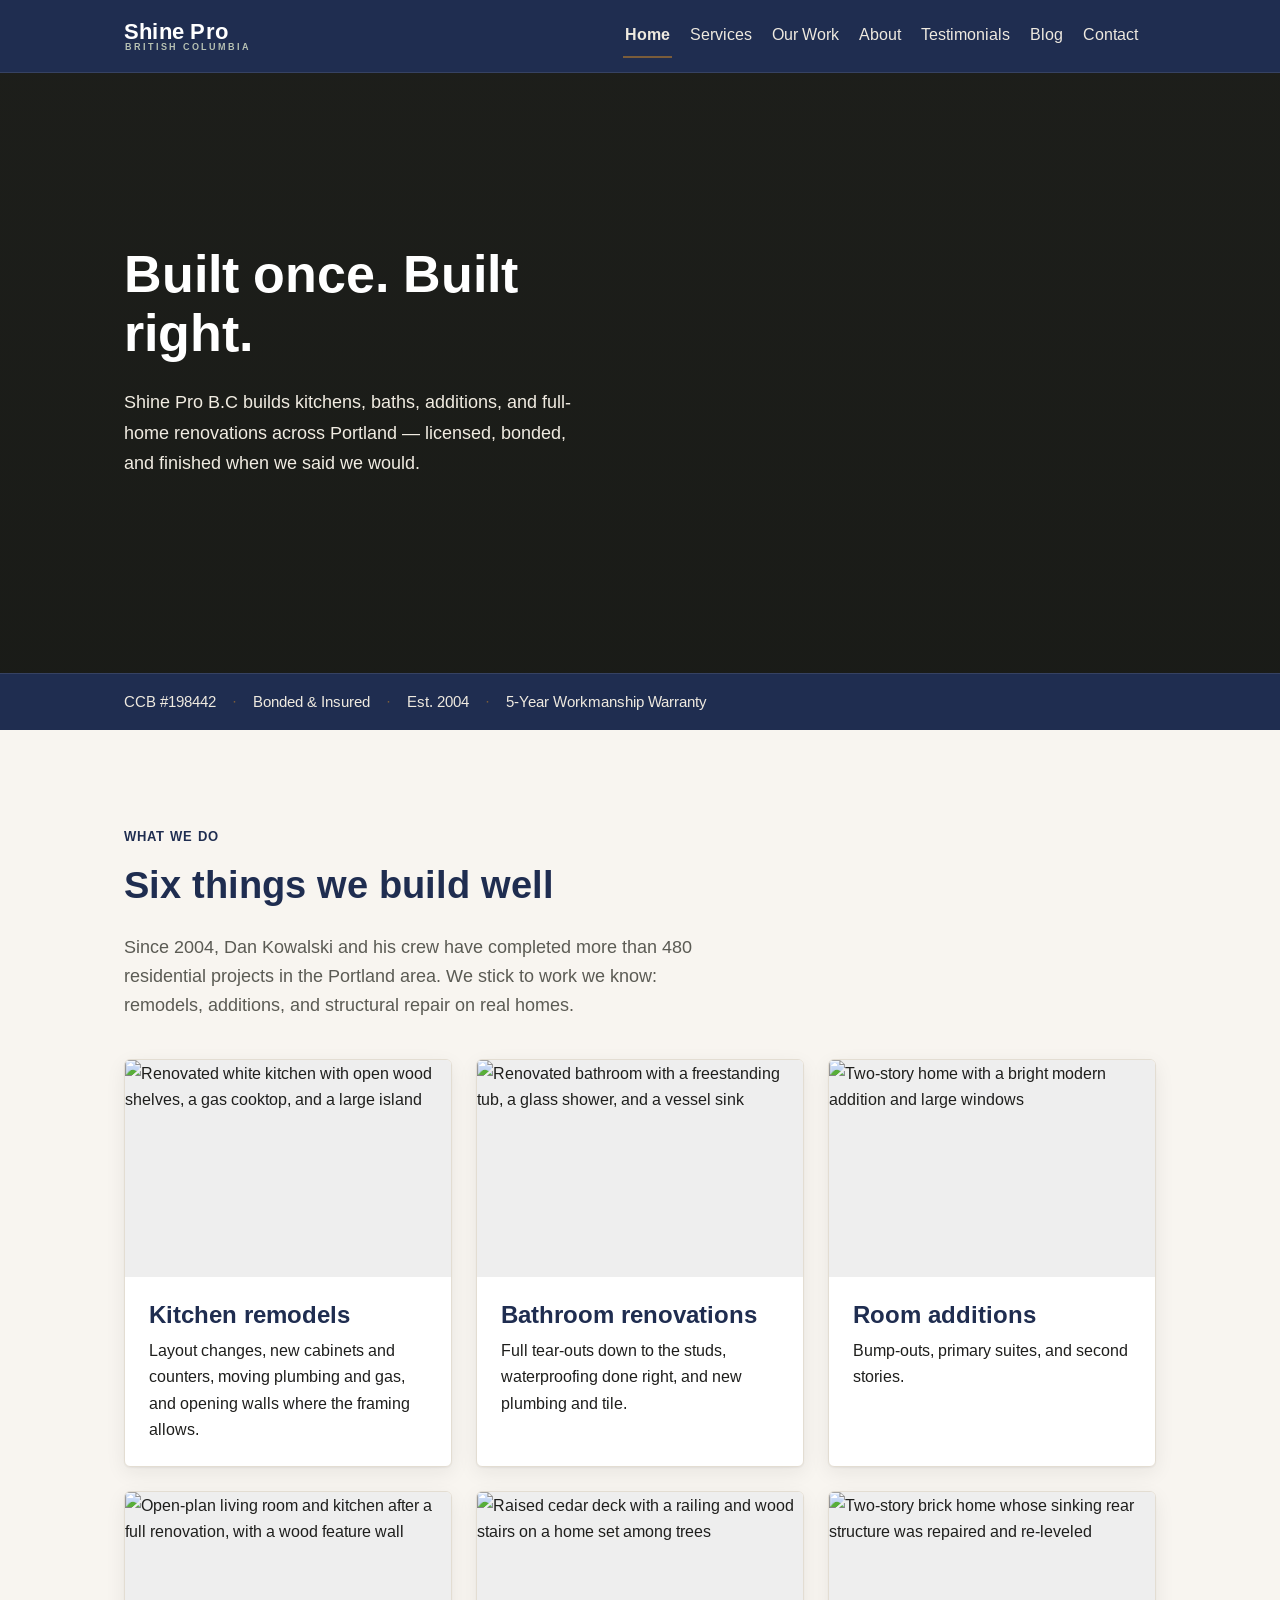
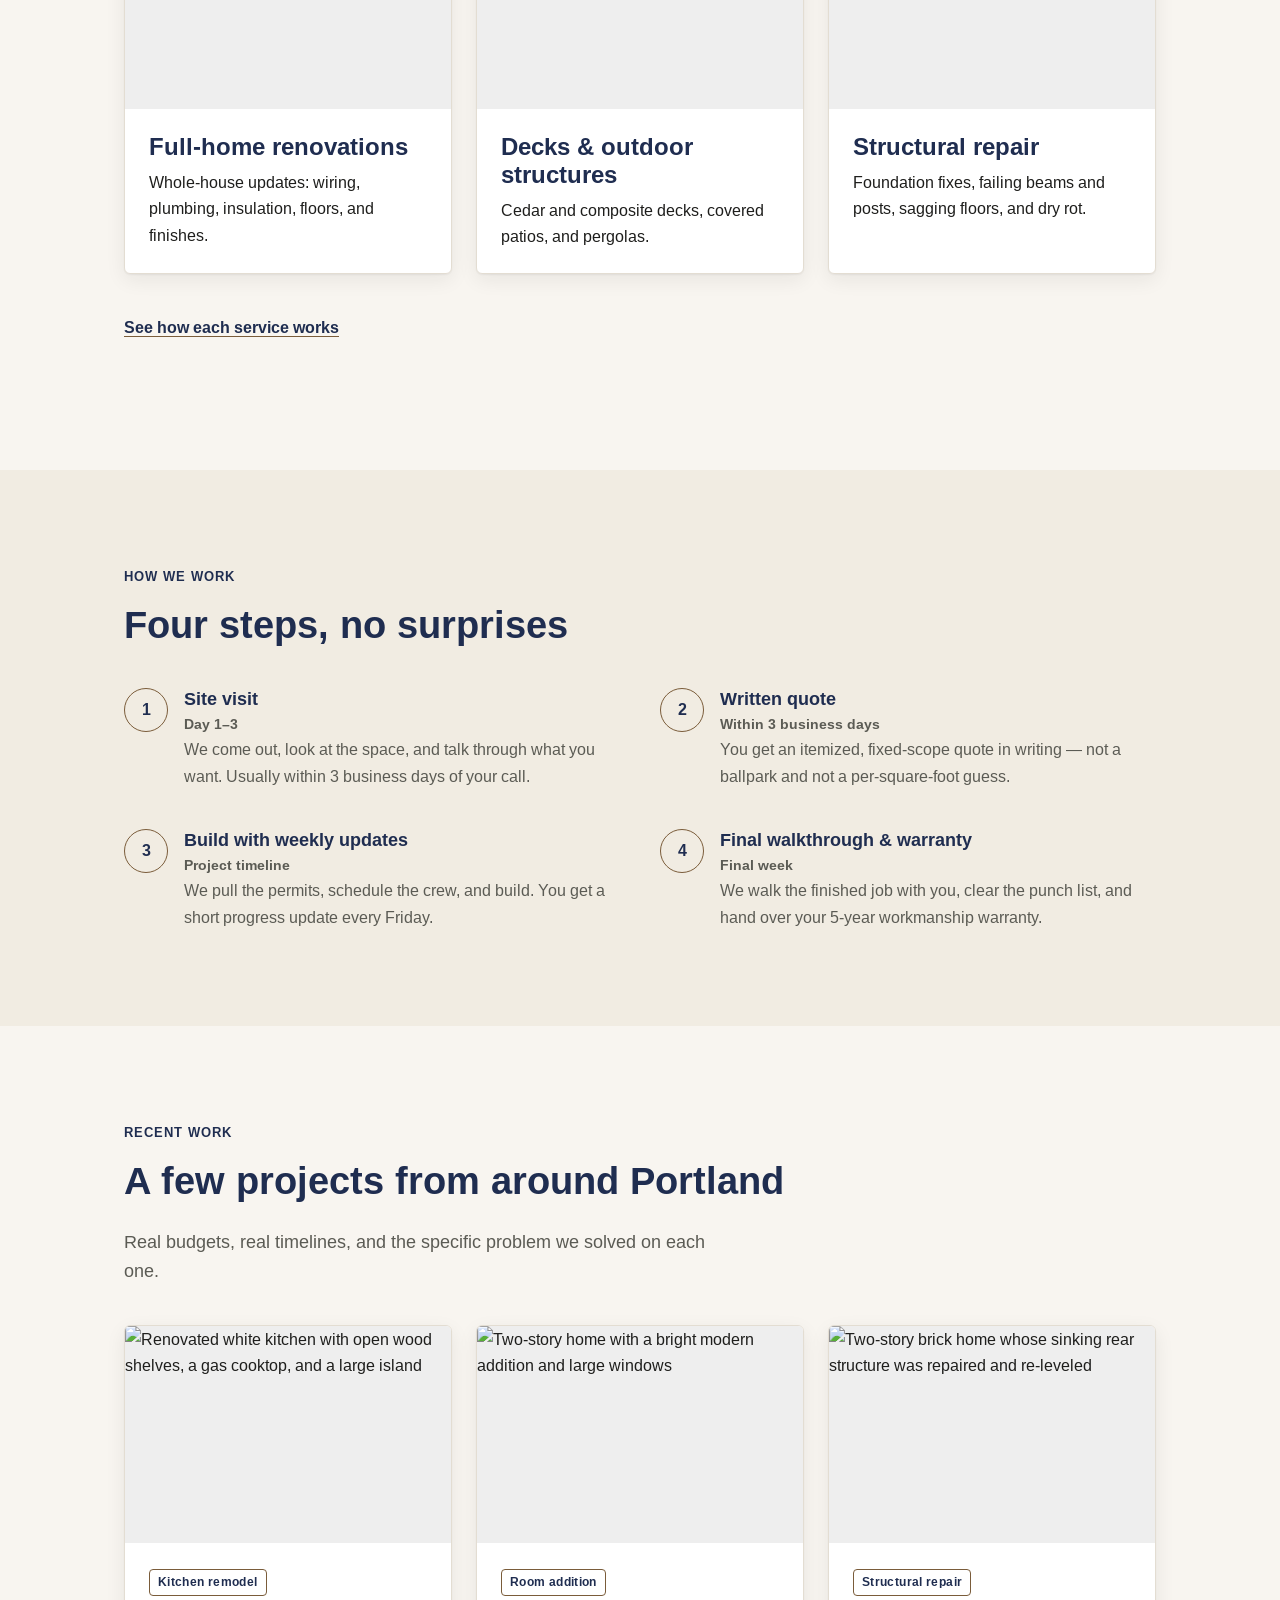
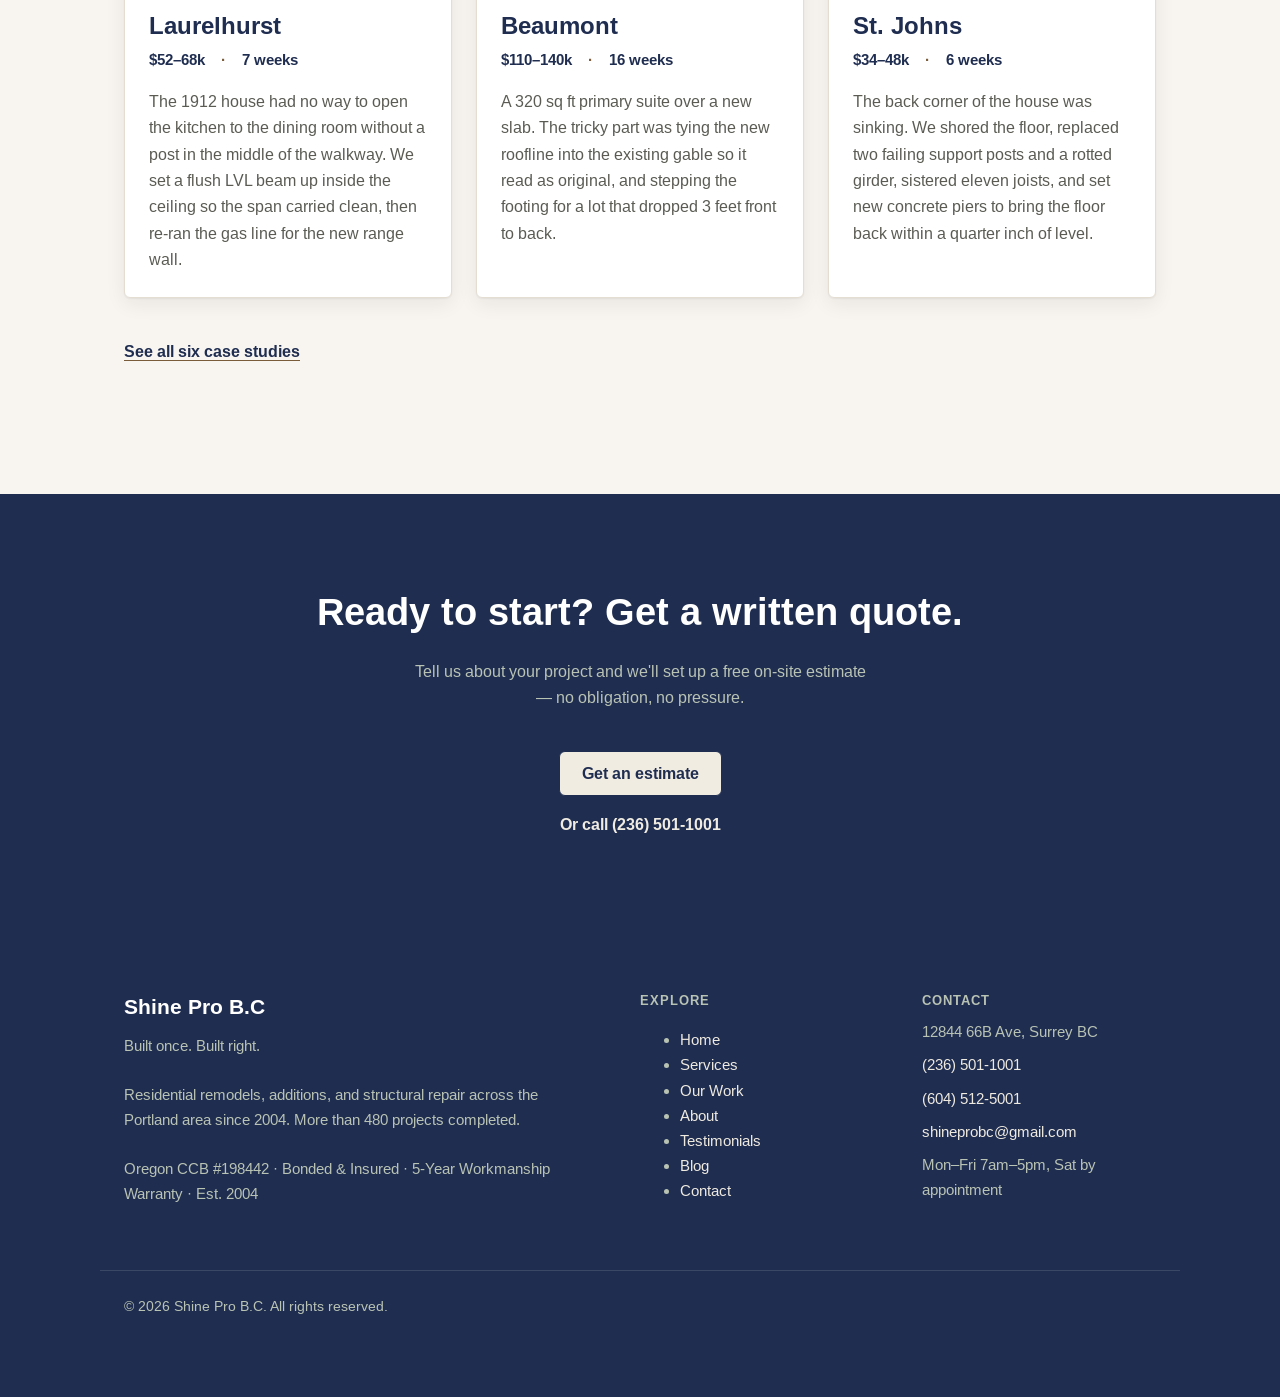
==== index.html @ a3114640 "Home: remove the "Our Promise" section Drop the full-width promise band near the bottom of the home " ====
<!doctype html>
<html lang="en">
<head>
  <meta charset="utf-8">
  <meta name="viewport" content="width=device-width, initial-scale=1">
  <meta name="color-scheme" content="light">
  <title>Shine Pro B.C — Portland Home Renovations &amp; Additions</title>
  <meta name="description" content="Shine Pro B.C builds kitchens, baths, additions, and structural repairs across Portland, Oregon. Licensed CCB #198442, bonded and insured since 2004.">
  <link rel="canonical" href="https://www.everwoodconstruction.com/">
  <link rel="icon" type="image/svg+xml" href="assets/favicon.svg">
  <link rel="apple-touch-icon" href="assets/apple-touch-icon.png">
  <link rel="preconnect" href="https://fonts.googleapis.com">
  <link rel="preconnect" href="https://fonts.gstatic.com" crossorigin>
  <!-- Fonts loaded non-render-blocking (font-display: swap); main.css is the only render-blocking stylesheet. -->
  <link rel="preload" as="style" href="https://fonts.googleapis.com/css2?family=Arimo:wght@400;500;600;700&display=swap">
  <link rel="stylesheet" href="https://fonts.googleapis.com/css2?family=Arimo:wght@400;500;600;700&display=swap" media="print" onload="this.media='all'">
  <noscript><link rel="stylesheet" href="https://fonts.googleapis.com/css2?family=Arimo:wght@400;500;600;700&display=swap"></noscript>
  <link rel="stylesheet" href="css/main.css">
  <!-- [CLIENT DETAILS] To reskin this site, edit js/client-data.js (the single source of truth) and regenerate these static pages. -->
  <!-- Analytics slot: paste your GA4 snippet here before launch.
       <script async src="https://www.googletagmanager.com/gtag/js?id=G-XXXXXXXXXX"></script>
       <script>window.dataLayer=window.dataLayer||[];function gtag(){dataLayer.push(arguments);}gtag('js',new Date());gtag('config','G-XXXXXXXXXX');</script> -->
</head>
<body>
<a class="skip-link" href="#main">Skip to content</a>
<header class="site-header">
  <div class="container header-inner">
    <a class="wordmark" href="index.html" aria-label="Shine Pro B.C — home">
      <svg class="wordmark-svg" viewBox="0 0 150 34" role="img" aria-hidden="true" focusable="false" height="34">
        <text x="0" y="20" font-family="'Arimo', Arial, sans-serif" font-weight="700" font-size="22" fill="#ffffff">Shine Pro</text>
        <text x="1" y="31" font-family="'Arimo', Arial, sans-serif" font-weight="600" font-size="9" letter-spacing="2" fill="#B9C3B4">BRITISH COLUMBIA</text>
      </svg>
    </a>
    <nav class="nav-desktop" aria-label="Primary">
      <ul><li><a href="index.html" aria-current="page">Home</a></li><li><a href="services.html">Services</a></li><li><a href="projects.html">Our Work</a></li><li><a href="about.html">About</a></li><li><a href="testimonials.html">Testimonials</a></li><li><a href="blog.html">Blog</a></li><li><a href="contact.html">Contact</a></li></ul>
    </nav>
    <div class="header-actions">
      <button class="nav-toggle" type="button" aria-label="Open menu" aria-expanded="false" aria-controls="drawer">
        <svg width="24" height="24" viewBox="0 0 24 24" aria-hidden="true" focusable="false"><path fill="currentColor" d="M3 6h18v2H3zm0 5h18v2H3zm0 5h18v2H3z"/></svg>
      </button>
    </div>
  </div>
  <div class="scrim"></div>
  <aside id="drawer" class="drawer" aria-label="Menu" aria-hidden="true">
    <div class="drawer-head">
      <span class="wordmark" aria-hidden="true">
        <svg class="wordmark-svg" viewBox="0 0 150 34" aria-hidden="true" focusable="false" height="34">
          <text x="0" y="20" font-family="'Arimo', Arial, sans-serif" font-weight="700" font-size="22" fill="#ffffff">Shine Pro</text>
          <text x="1" y="31" font-family="'Arimo', Arial, sans-serif" font-weight="600" font-size="9" letter-spacing="2" fill="#B9C3B4">BRITISH COLUMBIA</text>
        </svg>
      </span>
      <button class="nav-toggle drawer-close" type="button" aria-label="Close menu">
        <svg width="24" height="24" viewBox="0 0 24 24" aria-hidden="true" focusable="false"><path fill="currentColor" d="M6.4 5 5 6.4 10.6 12 5 17.6 6.4 19 12 13.4 17.6 19 19 17.6 13.4 12 19 6.4 17.6 5 12 10.6z"/></svg>
      </button>
    </div>
    <nav aria-label="Mobile">
      <ul><li><a href="index.html" aria-current="page">Home</a></li><li><a href="services.html">Services</a></li><li><a href="projects.html">Our Work</a></li><li><a href="about.html">About</a></li><li><a href="testimonials.html">Testimonials</a></li><li><a href="blog.html">Blog</a></li><li><a href="contact.html">Contact</a></li></ul>
    </nav>
    <div class="drawer-foot">
      <a class="drawer-phone" href="tel:+12365011001">Call (236) 501-1001</a>
      <a class="btn drawer-cta" href="contact.html">Get an estimate</a>
    </div>
  </aside>
</header>
<main id="main">

<!-- REPLACE WITH CLIENT'S ACTUAL PHOTO -->
<section class="hero" style="background-image:url('https://images.unsplash.com/photo-1600585154340-be6161a56a0c?w=1600&amp;q=70&amp;auto=format&amp;fit=crop')">
  <!-- REPLACE WITH CLIENT'S ACTUAL VIDEO -->
  <video class="hero-video" autoplay muted loop playsinline preload="auto" poster="https://images.unsplash.com/photo-1600585154340-be6161a56a0c?w=1600&amp;q=70&amp;auto=format&amp;fit=crop" aria-hidden="true" tabindex="-1">
    <source src="https://videos.pexels.com/video-files/11841263/11841263-hd_1280_720_60fps.mp4" type="video/mp4">
  </video>
  <div class="container hero-inner">
    <h1>Built once. Built right.</h1>
    <p>Shine Pro B.C builds kitchens, baths, additions, and full-home renovations across Portland — licensed, bonded, and finished when we said we would.</p>
  </div>
</section>

<div class="trust-bar">
  <div class="container">
    <span>CCB #198442</span><span class="dot" aria-hidden="true">·</span>
    <span>Bonded &amp; Insured</span><span class="dot" aria-hidden="true">·</span>
    <span>Est. 2004</span><span class="dot" aria-hidden="true">·</span>
    <span>5-Year Workmanship Warranty</span>
  </div>
</div>

<section class="section" aria-labelledby="what-heading">
  <div class="container">
    <p class="eyebrow">What we do</p>
    <h2 id="what-heading">Six things we build well</h2>
    <p class="lede">Since 2004, Dan Kowalski and his crew have completed more than 480 residential projects in the Portland area. We stick to work we know: remodels, additions, and structural repair on real homes.</p>
    <div class="grid grid-3" style="margin-top:var(--space-5)">
      <article class="card fade-up">
        <!-- REPLACE WITH CLIENT'S ACTUAL PHOTO -->
        <img class="project-media" src="https://images.unsplash.com/photo-1556909212-d5b604d0c90d?w=800&amp;q=70&amp;auto=format&amp;fit=crop" width="800" height="533" loading="lazy" alt="Renovated white kitchen with open wood shelves, a gas cooktop, and a large island">
        <div class="card-body">
          <h3>Kitchen remodels</h3>
          <p>Layout changes, new cabinets and counters, moving plumbing and gas, and opening walls where the framing allows.</p>
        </div>
      </article>
      <article class="card fade-up">
        <!-- REPLACE WITH CLIENT'S ACTUAL PHOTO -->
        <img class="project-media" src="https://images.unsplash.com/photo-1620626011761-996317b8d101?w=800&amp;q=70&amp;auto=format&amp;fit=crop" width="800" height="533" loading="lazy" alt="Renovated bathroom with a freestanding tub, a glass shower, and a vessel sink">
        <div class="card-body">
          <h3>Bathroom renovations</h3>
          <p>Full tear-outs down to the studs, waterproofing done right, and new plumbing and tile.</p>
        </div>
      </article>
      <article class="card fade-up">
        <!-- REPLACE WITH CLIENT'S ACTUAL PHOTO -->
        <img class="project-media" src="https://images.unsplash.com/photo-1523217582562-09d0def993a6?w=800&amp;q=70&amp;auto=format&amp;fit=crop" width="800" height="533" loading="lazy" alt="Two-story home with a bright modern addition and large windows">
        <div class="card-body">
          <h3>Room additions</h3>
          <p>Bump-outs, primary suites, and second stories.</p>
        </div>
      </article>
      <article class="card fade-up">
        <!-- REPLACE WITH CLIENT'S ACTUAL PHOTO -->
        <img class="project-media" src="https://images.unsplash.com/photo-1600607687939-ce8a6c25118c?w=800&amp;q=70&amp;auto=format&amp;fit=crop" width="800" height="533" loading="lazy" alt="Open-plan living room and kitchen after a full renovation, with a wood feature wall">
        <div class="card-body">
          <h3>Full-home renovations</h3>
          <p>Whole-house updates: wiring, plumbing, insulation, floors, and finishes.</p>
        </div>
      </article>
      <article class="card fade-up">
        <!-- REPLACE WITH CLIENT'S ACTUAL PHOTO -->
        <img class="project-media" src="https://images.unsplash.com/photo-1595877244574-e90ce41ce089?w=800&amp;q=70&amp;auto=format&amp;fit=crop" width="800" height="533" loading="lazy" alt="Raised cedar deck with a railing and wood stairs on a home set among trees">
        <div class="card-body">
          <h3>Decks &amp; outdoor structures</h3>
          <p>Cedar and composite decks, covered patios, and pergolas.</p>
        </div>
      </article>
      <article class="card fade-up">
        <!-- REPLACE WITH CLIENT'S ACTUAL PHOTO -->
        <img class="project-media" src="https://images.unsplash.com/photo-1598228723793-52759bba239c?w=800&amp;q=70&amp;auto=format&amp;fit=crop" width="800" height="533" loading="lazy" alt="Two-story brick home whose sinking rear structure was repaired and re-leveled">
        <div class="card-body">
          <h3>Structural repair</h3>
          <p>Foundation fixes, failing beams and posts, sagging floors, and dry rot.</p>
        </div>
      </article>
    </div>
    <p style="margin-top:var(--space-4)"><a class="link" href="services.html">See how each service works</a></p>
  </div>
</section>

<section class="section section--alt" aria-labelledby="how-heading">
  <div class="container">
    <p class="eyebrow">How we work</p>
    <h2 id="how-heading">Four steps, no surprises</h2>
    <div class="steps" style="margin-top:var(--space-5)">
      <div class="step fade-up"><span class="step-num" aria-hidden="true"></span><div><h3>Site visit</h3><p class="when">Day 1–3</p><p>We come out, look at the space, and talk through what you want. Usually within 3 business days of your call.</p></div></div>
      <div class="step fade-up"><span class="step-num" aria-hidden="true"></span><div><h3>Written quote</h3><p class="when">Within 3 business days</p><p>You get an itemized, fixed-scope quote in writing — not a ballpark and not a per-square-foot guess.</p></div></div>
      <div class="step fade-up"><span class="step-num" aria-hidden="true"></span><div><h3>Build with weekly updates</h3><p class="when">Project timeline</p><p>We pull the permits, schedule the crew, and build. You get a short progress update every Friday.</p></div></div>
      <div class="step fade-up"><span class="step-num" aria-hidden="true"></span><div><h3>Final walkthrough &amp; warranty</h3><p class="when">Final week</p><p>We walk the finished job with you, clear the punch list, and hand over your 5-year workmanship warranty.</p></div></div>
    </div>
  </div>
</section>

<section class="section" aria-labelledby="recent-heading">
  <div class="container">
    <p class="eyebrow">Recent work</p>
    <h2 id="recent-heading">A few projects from around Portland</h2>
    <p class="lede">Real budgets, real timelines, and the specific problem we solved on each one.</p>
    <div class="grid grid-3" style="margin-top:var(--space-5)">
      <article class="card fade-up">
        <!-- REPLACE WITH CLIENT'S ACTUAL PHOTO -->
        <img class="project-media" src="https://images.unsplash.com/photo-1556909212-d5b604d0c90d?w=800&amp;q=70&amp;auto=format&amp;fit=crop" width="800" height="533" loading="lazy" alt="Renovated white kitchen with open wood shelves, a gas cooktop, and a large island">
        <div class="card-body">
          <span class="tag">Kitchen remodel</span>
          <h3>Laurelhurst</h3>
          <p class="project-meta"><span>$52–68k</span><span class="sep" aria-hidden="true">·</span><span>7 weeks</span></p>
          <p class="project-challenge">The 1912 house had no way to open the kitchen to the dining room without a post in the middle of the walkway. We set a flush LVL beam up inside the ceiling so the span carried clean, then re-ran the gas line for the new range wall.</p>
        </div>
      </article>
      <article class="card fade-up">
        <!-- REPLACE WITH CLIENT'S ACTUAL PHOTO -->
        <img class="project-media" src="https://images.unsplash.com/photo-1523217582562-09d0def993a6?w=800&amp;q=70&amp;auto=format&amp;fit=crop" width="800" height="533" loading="lazy" alt="Two-story home with a bright modern addition and large windows">
        <div class="card-body">
          <span class="tag">Room addition</span>
          <h3>Beaumont</h3>
          <p class="project-meta"><span>$110–140k</span><span class="sep" aria-hidden="true">·</span><span>16 weeks</span></p>
          <p class="project-challenge">A 320 sq ft primary suite over a new slab. The tricky part was tying the new roofline into the existing gable so it read as original, and stepping the footing for a lot that dropped 3 feet front to back.</p>
        </div>
      </article>
      <article class="card fade-up">
        <!-- REPLACE WITH CLIENT'S ACTUAL PHOTO -->
        <img class="project-media" src="https://images.unsplash.com/photo-1598228723793-52759bba239c?w=800&amp;q=70&amp;auto=format&amp;fit=crop" width="800" height="533" loading="lazy" alt="Two-story brick home whose sinking rear structure was repaired and re-leveled">
        <div class="card-body">
          <span class="tag">Structural repair</span>
          <h3>St. Johns</h3>
          <p class="project-meta"><span>$34–48k</span><span class="sep" aria-hidden="true">·</span><span>6 weeks</span></p>
          <p class="project-challenge">The back corner of the house was sinking. We shored the floor, replaced two failing support posts and a rotted girder, sistered eleven joists, and set new concrete piers to bring the floor back within a quarter inch of level.</p>
        </div>
      </article>
    </div>
    <p style="margin-top:var(--space-4)"><a class="link" href="projects.html">See all six case studies</a></p>
  </div>
</section>

</main>

<section class="cta-block section" aria-labelledby="cta-heading">
  <div class="container">
    <h2 id="cta-heading">Ready to start? Get a written quote.</h2>
    <p>Tell us about your project and we'll set up a free on-site estimate — no obligation, no pressure.</p>
    <a class="btn" href="contact.html">Get an estimate</a>
    <a class="cta-phone" href="tel:+12365011001">Or call (236) 501-1001</a>
  </div>
</section>
<footer class="site-footer">
  <div class="container footer-grid">
    <div class="footer-brand">
      <p class="f-name">Shine Pro B.C</p>
      <p>Built once. Built right.</p>
      <p>Residential remodels, additions, and structural repair across the Portland area since 2004. More than 480 projects completed.</p>
      <p>Oregon CCB #198442 · Bonded &amp; Insured · 5-Year Workmanship Warranty · Est. 2004</p>
    </div>
    <nav class="footer-nav" aria-label="Footer">
      <p class="footer-heading">Explore</p>
      <ul><li><a href="index.html">Home</a></li><li><a href="services.html">Services</a></li><li><a href="projects.html">Our Work</a></li><li><a href="about.html">About</a></li><li><a href="testimonials.html">Testimonials</a></li><li><a href="blog.html">Blog</a></li><li><a href="contact.html">Contact</a></li></ul>
    </nav>
    <div class="footer-contact">
      <p class="footer-heading">Contact</p>
      <p>12844 66B Ave, Surrey BC</p>
      <p><a href="tel:+12365011001">(236) 501-1001</a></p>
      <p><a href="tel:+16045125001">(604) 512-5001</a></p>
      <p><a href="mailto:shineprobc@gmail.com">shineprobc@gmail.com</a></p>
      <p>Mon–Fri 7am–5pm, Sat by appointment</p>
    </div>
  </div>
  <div class="container footer-bottom">
    <p>&copy; 2026 Shine Pro B.C. All rights reserved.</p>
  </div>
</footer>
<nav class="mobile-bar" aria-label="Quick actions">
  <a class="mb-call" href="tel:+12365011001">
    <svg width="18" height="18" viewBox="0 0 24 24" aria-hidden="true" focusable="false"><path fill="currentColor" d="M6.6 10.8a15 15 0 0 0 6.6 6.6l2.2-2.2a1 1 0 0 1 1-.25 11.4 11.4 0 0 0 3.6.58 1 1 0 0 1 1 1V20a1 1 0 0 1-1 1A17 17 0 0 1 3 4a1 1 0 0 1 1-1h3.5a1 1 0 0 1 1 1 11.4 11.4 0 0 0 .58 3.6 1 1 0 0 1-.25 1z"/></svg>
    Call (236) 501-1001
  </a>
  <a class="btn mb-quote" href="contact.html">Get an estimate</a>
</nav>
<script src="js/main.js" defer></script>
</body>
</html>
---- css/main.css ----
/* ============================================================================
   Everwood Construction — Design System
   Mobile-first. Base styles target small screens; min-width queries enhance up.
   Color discipline:
     bg      #F8F5F0  · text #1E1E1C  (do 90% of the work)
     navy    #1F2D50  · headings, links, and the header/nav/footer/bar surfaces
     cta      #F1ECE2 · the primary CTA button — same warm off-white as the "Our Promise" section
     taupe   #7A5C3A  · small accents only (rules, tag borders, hover underlines)
   ========================================================================== */

:root {
  /* Palette */
  --bg: #F8F5F0;
  --text: #1E1E1C;
  --navy: #1F2D50;          /* dark blue — headings, links, and header/footer/bar surfaces */
  --surface-alt: #F1ECE2;   /* warm off-white — alt sections, form aside, and the CTA button */
  --cta-hover: #E6DBC7;     /* slightly darker cream for CTA hover */
  --on-navy: #EFEAE0;       /* light text on navy surfaces */
  --on-navy-muted: #B9C3B4; /* muted light text on navy surfaces */
  --taupe: #7A5C3A;
  --surface: #ffffff;
  --border: #E3DDD2;
  --muted: #5b5b54;

  /* Spacing — 8px scale */
  --space-1: 8px;
  --space-2: 16px;
  --space-3: 24px;
  --space-4: 32px;
  --space-5: 40px;
  --space-6: 48px;
  --space-7: 56px;
  --space-8: 64px;
  --section-y: clamp(56px, 10vw, 96px);

  /* System */
  --maxw: 1080px;
  --radius: 6px;
  --shadow: 0 1px 2px rgba(30,30,28,.06), 0 6px 20px rgba(30,30,28,.07);
  --shadow-hover: 0 3px 8px rgba(30,30,28,.09), 0 14px 30px rgba(30,30,28,.12);
  --header-h: 64px;

  --font-head: "Arimo", Arial, Helvetica, sans-serif;
  --font-body: "Arimo", Arial, Helvetica, sans-serif;
}

/* ---------- Reset / base ---------- */
*, *::before, *::after { box-sizing: border-box; }
html { -webkit-text-size-adjust: 100%; scroll-behavior: smooth; }
@media (prefers-reduced-motion: reduce) { html { scroll-behavior: auto; } }

body {
  margin: 0;
  background: var(--bg);
  color: var(--text);
  font-family: var(--font-body);
  font-weight: 400;
  font-size: 1rem;
  line-height: 1.65;
  -webkit-font-smoothing: antialiased;
  text-rendering: optimizeLegibility;
}

img { max-width: 100%; display: block; }

h1, h2, h3, h4 {
  font-family: var(--font-head);
  font-weight: 700;
  color: var(--navy);
  line-height: 1.15;
  margin: 0 0 var(--space-3);
}
h1 { font-size: clamp(2rem, 6vw, 3.25rem); }
h2 { font-size: clamp(1.6rem, 4.5vw, 2.4rem); }
h3 { font-size: clamp(1.2rem, 3vw, 1.5rem); }

p { margin: 0 0 var(--space-3); }
a { color: var(--navy); }

:focus-visible {
  outline: 3px solid var(--taupe);
  outline-offset: 2px;
}

hr {
  border: 0;
  border-top: 1px solid var(--taupe);
  margin: var(--space-5) 0;
  opacity: .55;
}

/* ---------- Layout ---------- */
.container {
  width: 100%;
  max-width: var(--maxw);
  margin-inline: auto;
  padding-inline: var(--space-3);
}
.section { padding-block: var(--section-y); }
.section--tight { padding-block: clamp(40px, 7vw, 64px); }
.section--alt { background: var(--surface-alt); }

.lede {
  font-size: 1.1rem;
  color: var(--muted);
  max-width: 60ch;
}
.eyebrow {
  font-family: var(--font-body);
  font-weight: 600;
  font-size: .8rem;
  letter-spacing: .08em;
  text-transform: uppercase;
  color: var(--navy);
  margin: 0 0 var(--space-2);
}
.page-subhead {
  font-size: 1.05rem;
  color: var(--muted);
  max-width: 62ch;
  margin: 0 0 var(--space-2);
}

/* ---------- Skip link ---------- */
.skip-link {
  position: absolute;
  left: var(--space-2);
  top: -60px;
  z-index: 200;
  background: var(--navy);
  color: #fff;
  padding: 10px 16px;
  border-radius: var(--radius);
  text-decoration: none;
  transition: top .15s ease;
}
.skip-link:focus { top: var(--space-2); }
@media (prefers-reduced-motion: reduce) { .skip-link { transition: none; } }

/* ---------- Buttons ---------- */
/* THE single primary CTA style — warm off-white (same as the "Our Promise" section),
   with a navy border so it stays defined on light and dark surfaces alike. */
.btn {
  display: inline-flex;
  align-items: center;
  justify-content: center;
  gap: 8px;
  min-height: 44px;
  padding: 12px 22px;
  background: var(--surface-alt);
  color: var(--navy);
  font-family: var(--font-body);
  font-weight: 600;
  font-size: 1rem;
  line-height: 1.2;
  text-decoration: none;
  border: 1px solid var(--navy);
  border-radius: var(--radius);
  cursor: pointer;
  transition: background-color .15s ease, transform .05s ease;
}
.btn:hover { background: var(--cta-hover); border-color: var(--navy); }
.btn:active { transform: translateY(1px); }
@media (prefers-reduced-motion: reduce) { .btn { transition: none; } }

/* Secondary action = plain underlined text link */
.link {
  display: inline-block;
  color: var(--navy);
  font-weight: 600;
  text-decoration: underline;
  text-decoration-color: var(--taupe);
  text-underline-offset: 3px;
  min-height: 44px;
  line-height: 44px;
}
.link:hover { text-decoration-thickness: 2px; }

/* ---------- Header / nav ---------- */
.site-header {
  position: sticky;
  top: 0;
  z-index: 100;
  background: var(--navy);
  color: var(--on-navy);
  border-bottom: 1px solid rgba(255,255,255,.10);
}
.header-inner {
  display: flex;
  align-items: center;
  justify-content: space-between;
  gap: var(--space-2);
  min-height: var(--header-h);
}
.wordmark {
  display: inline-flex;
  align-items: center;
  text-decoration: none;
  color: #fff;
  font-family: var(--font-head);
  font-weight: 700;
  font-size: 1.35rem;
  letter-spacing: .01em;
  white-space: nowrap;
}
.wordmark svg { display: block; }

.nav-desktop { display: none; margin-left: auto; }  /* sits flush right on desktop */
.nav-desktop ul {
  display: flex;
  align-items: center;
  gap: var(--space-2);
  list-style: none;
  margin: 0;
  padding: 0;
}
.nav-desktop a {
  color: var(--on-navy);
  text-decoration: none;
  font-weight: 500;
  font-size: .98rem;
  padding: 8px 2px;
  display: inline-block;
  border-bottom: 2px solid transparent;
}
.nav-desktop a:hover { border-bottom-color: var(--taupe); }
.nav-desktop a[aria-current="page"] {
  font-weight: 700;
  border-bottom-color: var(--taupe);
}
.header-phone {
  color: var(--on-navy);
  text-decoration: none;
  font-weight: 600;
  white-space: nowrap;
}
.header-phone:hover { text-decoration: underline; }
.header-actions { display: flex; align-items: center; gap: var(--space-3); }

/* Hamburger */
.nav-toggle {
  display: inline-flex;
  align-items: center;
  justify-content: center;
  width: 44px;
  height: 44px;
  padding: 0;
  background: transparent;
  border: 1px solid rgba(255,255,255,.25);
  border-radius: var(--radius);
  color: #fff;
  cursor: pointer;
}
.nav-toggle svg { display: block; }

/* Mobile drawer */
.drawer {
  position: fixed;
  inset: 0 0 0 auto;
  width: min(86vw, 340px);
  background: var(--navy);
  color: #fff;
  transform: translateX(100%);
  visibility: hidden;               /* keep closed-drawer links out of the tab order */
  transition: transform .25s ease, visibility .25s ease;
  z-index: 160;
  display: flex;
  flex-direction: column;
  padding: var(--space-3);
  overflow-y: auto;
}
.drawer.is-open { transform: translateX(0); visibility: visible; }
@media (prefers-reduced-motion: reduce) { .drawer { transition: none; } }

.drawer-head {
  display: flex;
  align-items: center;
  justify-content: space-between;
  margin-bottom: var(--space-3);
}
.drawer nav ul { list-style: none; margin: 0; padding: 0; }
.drawer nav a {
  display: block;
  color: var(--on-navy);
  text-decoration: none;
  font-size: 1.15rem;
  font-weight: 500;
  padding: 14px 4px;
  min-height: 44px;
  border-bottom: 1px solid rgba(255,255,255,.10);
}
.drawer nav a[aria-current="page"] {
  color: #fff;
  font-weight: 700;
  text-decoration: underline;
  text-decoration-color: var(--taupe);
  text-underline-offset: 4px;
}
.drawer-foot { margin-top: auto; padding-top: var(--space-3); }
.drawer-phone {
  display: block;
  color: #fff;
  font-weight: 600;
  font-size: 1.05rem;
  text-decoration: none;
  padding: 12px 0;
}
.drawer-cta { margin-top: var(--space-2); width: 100%; }

.scrim {
  position: fixed;
  inset: 0;
  background: rgba(20,22,18,.5);
  z-index: 150;
  opacity: 0;
  visibility: hidden;
  transition: opacity .25s ease;
}
.scrim.is-open { opacity: 1; visibility: visible; }
@media (prefers-reduced-motion: reduce) { .scrim { transition: none; } }

/* ---------- Hero ---------- */
.hero {
  position: relative;
  overflow: hidden;
  color: #fff;
  background: #2b2b28;
  /* REPLACE WITH CLIENT'S ACTUAL PHOTO — hero background (poster/fallback) set inline via style attr */
  background-size: cover;
  background-position: center;
  min-height: 340px;            /* mobile: keep headline, trust bar & CTA above the fold at 360px */
  display: flex;
  align-items: center;
}
/* Looping background video sits behind the overlay and text; the .hero
   background-image shows first (poster) and remains the fallback. */
.hero-video {
  position: absolute;
  inset: 0;
  width: 100%;
  height: 100%;
  object-fit: cover;
  z-index: 0;
  pointer-events: none;
}
.hero::before {
  content: "";
  position: absolute;
  inset: 0;
  z-index: 1;
  background: linear-gradient(180deg, rgba(20,22,18,.62), rgba(20,22,18,.74));
}
.hero-inner { position: relative; z-index: 2; padding-block: var(--space-5); }
/* Respect reduced-motion: skip the video, show the static poster image instead. */
@media (prefers-reduced-motion: reduce) { .hero-video { display: none; } }
.hero h1 { color: #fff; max-width: 16ch; }
.hero p { color: #F1ECE2; font-size: 1.15rem; max-width: 46ch; }
.hero .btn { margin-top: var(--space-2); }
.hero-phone {
  display: block;
  margin-top: var(--space-2);
  color: #F1ECE2;
  font-weight: 600;
  text-decoration: none;
}
.hero-phone:hover { text-decoration: underline; }

/* ---------- Trust bar ---------- */
.trust-bar {
  background: var(--navy);
  color: var(--on-navy);
  border-top: 1px solid rgba(255,255,255,.10);
}
.trust-bar .container {
  display: flex;
  flex-wrap: wrap;
  gap: 6px var(--space-2);
  align-items: center;
  padding-block: var(--space-2);
  font-size: .92rem;
  font-weight: 500;
}
.trust-bar span { white-space: nowrap; }
.trust-bar .dot { color: var(--taupe); }

/* ---------- Cards / grids ---------- */
.grid { display: grid; gap: var(--space-3); }
.grid-2 { grid-template-columns: 1fr; }
.grid-3 { grid-template-columns: 1fr; }

.card {
  background: var(--surface);
  border: 1px solid var(--border);
  border-radius: var(--radius);
  overflow: hidden;
  box-shadow: var(--shadow);
}
.card-body { padding: var(--space-3); }
.card h3 { margin-bottom: var(--space-1); }
.card-body p:last-child { margin-bottom: 0; }

/* Project / service case-study card */
.project-media {
  aspect-ratio: 3 / 2;
  background: #eee;
  width: 100%;
  height: auto;
  object-fit: cover;
}
.tag {
  display: inline-block;
  font-size: .78rem;
  font-weight: 600;
  letter-spacing: .03em;
  color: var(--navy);
  border: 1px solid var(--taupe);
  border-radius: 4px;
  padding: 2px 8px;
  margin-bottom: var(--space-2);
}
.project-meta {
  display: flex;
  flex-wrap: wrap;
  gap: 4px var(--space-2);
  font-weight: 600;
  font-size: .92rem;
  color: var(--navy);
  margin: 0 0 var(--space-2);
}
.project-meta .sep { color: var(--taupe); }
.project-challenge { color: var(--muted); margin-bottom: 0; }

/* ---------- How we work (steps) ---------- */
.steps { counter-reset: step; display: grid; gap: var(--space-3); }
.step {
  display: grid;
  grid-template-columns: 44px 1fr;
  gap: var(--space-2);
  align-items: start;
}
.step-num {
  counter-increment: step;
  width: 44px; height: 44px;
  display: inline-flex; align-items: center; justify-content: center;
  border: 1px solid var(--taupe);
  border-radius: 50%;
  font-family: var(--font-head);
  font-weight: 700;
  color: var(--navy);
}
.step-num::before { content: counter(step); }
.step h3 { margin-bottom: 4px; font-size: 1.15rem; }
.step p { margin: 0; color: var(--muted); }
.step .when { font-weight: 600; color: var(--muted); font-size: .88rem; }

/* ---------- Testimonials ---------- */
.testimonial {
  background-color: var(--surface);
  background-image: linear-gradient(rgba(248,245,240,.88), rgba(248,245,240,.88)), var(--t-img, none);
  background-size: cover;
  background-position: center;
  border: 1px solid var(--border);
  border-left: 3px solid var(--taupe);
  border-radius: var(--radius);
  padding: var(--space-3);
}
.testimonial blockquote { margin: 0 0 var(--space-2); font-size: 1.05rem; }
.testimonial cite {
  display: block;
  font-style: normal;
  font-weight: 600;
  color: var(--navy);
}
.testimonial .t-meta { color: var(--muted); font-size: .9rem; }

/* ---------- Interactive hover on content cards (image + text) ---------- */
.card, .testimonial {
  transition: transform .2s ease, box-shadow .2s ease, border-color .2s ease;
}
.project-media { transition: transform .3s ease; }
@media (hover: hover) {
  .card:hover, .testimonial:hover {
    transform: translateY(-4px);
    box-shadow: var(--shadow-hover);
    border-color: var(--taupe);
  }
  .card:hover .project-media { transform: scale(1.045); }
}
@media (prefers-reduced-motion: reduce) {
  .card, .testimonial, .project-media { transition: none; }
  .card:hover, .testimonial:hover { transform: none; }
  .card:hover .project-media { transform: none; }
}

/* ---------- Owner bio ---------- */
.owner {
  display: grid;
  gap: var(--space-4);
  align-items: start;
}
.owner-photo {
  width: 100%;
  max-width: 340px;
  aspect-ratio: 4 / 5;
  height: auto;
  object-fit: cover;
  border: 1px solid var(--border);
  border-radius: var(--radius);
}

/* ---------- FAQ (native details) ---------- */
.faq details {
  border: 1px solid var(--border);
  border-radius: var(--radius);
  background: var(--surface);
  margin-bottom: var(--space-2);
}
.faq summary {
  cursor: pointer;
  list-style: none;
  padding: var(--space-2) var(--space-3);
  font-weight: 600;
  color: var(--navy);
  display: flex;
  justify-content: space-between;
  gap: var(--space-2);
  align-items: center;
  min-height: 44px;
}
.faq summary::-webkit-details-marker { display: none; }
.faq summary::after {
  content: "+";
  font-size: 1.4rem;
  line-height: 1;
  color: var(--taupe);
}
.faq details[open] summary::after { content: "\2212"; }
.faq .faq-a { padding: 0 var(--space-3) var(--space-3); color: var(--muted); }
.faq .faq-a p:last-child { margin-bottom: 0; }

/* ---------- Blog ---------- */
.article { max-width: 68ch; }
.article + .article { margin-top: var(--space-7); padding-top: var(--space-7); border-top: 1px solid var(--border); }
.article h2 { scroll-margin-top: calc(var(--header-h) + 16px); }
.post-index { margin: 0 0 var(--space-5); padding: 0; list-style: none; }
.post-index li { margin-bottom: var(--space-1); }
.post-index a { color: var(--navy); text-decoration: underline; text-decoration-color: var(--taupe); text-underline-offset: 3px; }

/* ---------- Form ---------- */
.form-layout { display: grid; gap: var(--space-4); }
.field { margin-bottom: var(--space-3); }
.field label {
  display: block;
  font-weight: 600;
  color: var(--navy);
  margin-bottom: 6px;
}
.field .req { color: var(--taupe); }
.field input,
.field select,
.field textarea {
  width: 100%;
  font-family: var(--font-body);
  font-size: 16px; /* prevents iOS auto-zoom */
  color: var(--text);
  background: var(--surface);
  border: 1px solid var(--border);
  border-radius: var(--radius);
  padding: 12px 14px;
  min-height: 44px;
}
.field textarea { min-height: 130px; resize: vertical; }
.field input:focus, .field select:focus, .field textarea:focus {
  border-color: var(--taupe);
  outline: 2px solid var(--taupe);
  outline-offset: 0;
}
.field .error-msg {
  display: none;
  color: #8a2b2b;
  font-size: .9rem;
  font-weight: 500;
  margin-top: 6px;
}
.field.has-error input,
.field.has-error select,
.field.has-error textarea { border-color: #8a2b2b; }
.field.has-error .error-msg { display: block; }
.form-hint { color: var(--muted); font-size: .9rem; }

.form-aside {
  border: 1px solid var(--border);
  border-radius: var(--radius);
  background: var(--surface-alt);
  padding: var(--space-3);
}
.form-aside a { font-weight: 600; }

.form-confirm {
  border: 1px solid var(--navy);
  border-left: 4px solid var(--taupe);
  background: var(--surface);
  border-radius: var(--radius);
  padding: var(--space-3);
}
.form-confirm h3 { margin-bottom: var(--space-1); }
.demo-flag {
  display: inline-block;
  font-size: .75rem;
  font-weight: 700;
  letter-spacing: .06em;
  text-transform: uppercase;
  color: var(--navy);
  border: 1px solid var(--taupe);
  border-radius: 4px;
  padding: 2px 8px;
  margin-bottom: var(--space-2);
}

/* ---------- CTA block (page end) ---------- */
.cta-block {
  background: var(--navy);
  color: #fff;
  text-align: center;
}
.cta-block h2 { color: #fff; }
.cta-block p { color: var(--on-navy-muted); max-width: 52ch; margin-inline: auto; }
.cta-block .btn { margin-top: var(--space-2); }
.cta-phone {
  display: block;
  margin-top: var(--space-2);
  color: #F1ECE2;
  font-weight: 600;
  text-decoration: none;
}
.cta-phone:hover { text-decoration: underline; }

/* ---------- Footer ---------- */
.site-footer {
  background: var(--navy);
  color: var(--on-navy-muted);
  padding-block: var(--space-7);
  font-size: .95rem;
}
.site-footer a { color: var(--on-navy); text-decoration: none; }
.site-footer a:hover { text-decoration: underline; text-decoration-color: var(--taupe); }
.footer-grid { display: grid; gap: var(--space-5); }
.footer h2, .footer h3 { color: #fff; }
.footer-brand .f-name { font-family: var(--font-head); font-weight: 700; font-size: 1.3rem; color: #fff; margin-bottom: var(--space-1); }
.footer nav ul { list-style: none; margin: 0; padding: 0; }
.footer nav li { margin-bottom: 8px; }
.footer-heading {
  font-family: var(--font-body);
  font-weight: 600;
  font-size: .8rem;
  letter-spacing: .08em;
  text-transform: uppercase;
  color: var(--on-navy-muted);
  margin: 0 0 var(--space-2);
}
.footer-contact p { margin-bottom: 8px; }
.footer-bottom {
  margin-top: var(--space-5);
  padding-top: var(--space-3);
  border-top: 1px solid rgba(255,255,255,.12);
  font-size: .85rem;
  color: var(--on-navy-muted);
}

/* ---------- Sticky bottom action bar (mobile only) ---------- */
.mobile-bar {
  position: fixed;
  left: 0; right: 0; bottom: 0;
  z-index: 90;
  display: flex;
  background: var(--navy);
  border-top: 1px solid rgba(255,255,255,.12);
}
.mobile-bar a {
  flex: 1 1 50%;
  min-height: 56px;
  display: inline-flex;
  align-items: center;
  justify-content: center;
  gap: 8px;
  text-decoration: none;
  font-weight: 600;
  font-size: 1rem;
}
.mobile-bar .mb-call { color: #fff; }
/* The quote half IS the primary CTA style (class="btn mb-quote"); it only
   overrides layout here and inherits its sand background from .btn. */
.mobile-bar .mb-quote { border: 0; border-radius: 0; }
body { padding-bottom: 56px; } /* reserve space for mobile bar */

/* ---------- Fade-up animation (the one allowed animation) ---------- */
.fade-up {
  opacity: 0;
  transform: translateY(16px);
  transition: opacity .5s ease, transform .5s ease;
  will-change: opacity, transform;
}
.fade-up.is-visible { opacity: 1; transform: none; }
@media (prefers-reduced-motion: reduce) {
  .fade-up { opacity: 1; transform: none; transition: none; }
}

/* ---------- Utilities ---------- */
.visually-hidden {
  position: absolute !important;
  width: 1px; height: 1px;
  padding: 0; margin: -1px;
  overflow: hidden; clip: rect(0 0 0 0);
  white-space: nowrap; border: 0;
}
.stack-gap > * + * { margin-top: var(--space-3); }
.mt-0 { margin-top: 0; }

/* ============================================================================
   Breakpoints (min-width, mobile-first)
   ========================================================================== */
@media (min-width: 560px) {
  .grid-2 { grid-template-columns: 1fr 1fr; }
}

@media (min-width: 768px) {
  :root { --header-h: 72px; }
  body { padding-bottom: 0; }         /* mobile bar hidden at this width */
  .mobile-bar { display: none; }

  .hero { min-height: clamp(460px, 72vh, 600px); }
  .hero-inner { padding-block: var(--space-7); }

  .grid-3 { grid-template-columns: 1fr 1fr; }
  .owner { grid-template-columns: 340px 1fr; }
  .form-layout { grid-template-columns: 1.4fr 1fr; align-items: start; }

  .footer-grid { grid-template-columns: 2fr 1fr 1fr; gap: var(--space-6); }
}

@media (min-width: 900px) {
  .nav-desktop { display: block; }
  .nav-toggle { display: none; }
  .grid-3 { grid-template-columns: repeat(3, 1fr); }
  .steps { grid-template-columns: 1fr 1fr; gap: var(--space-5); }
}
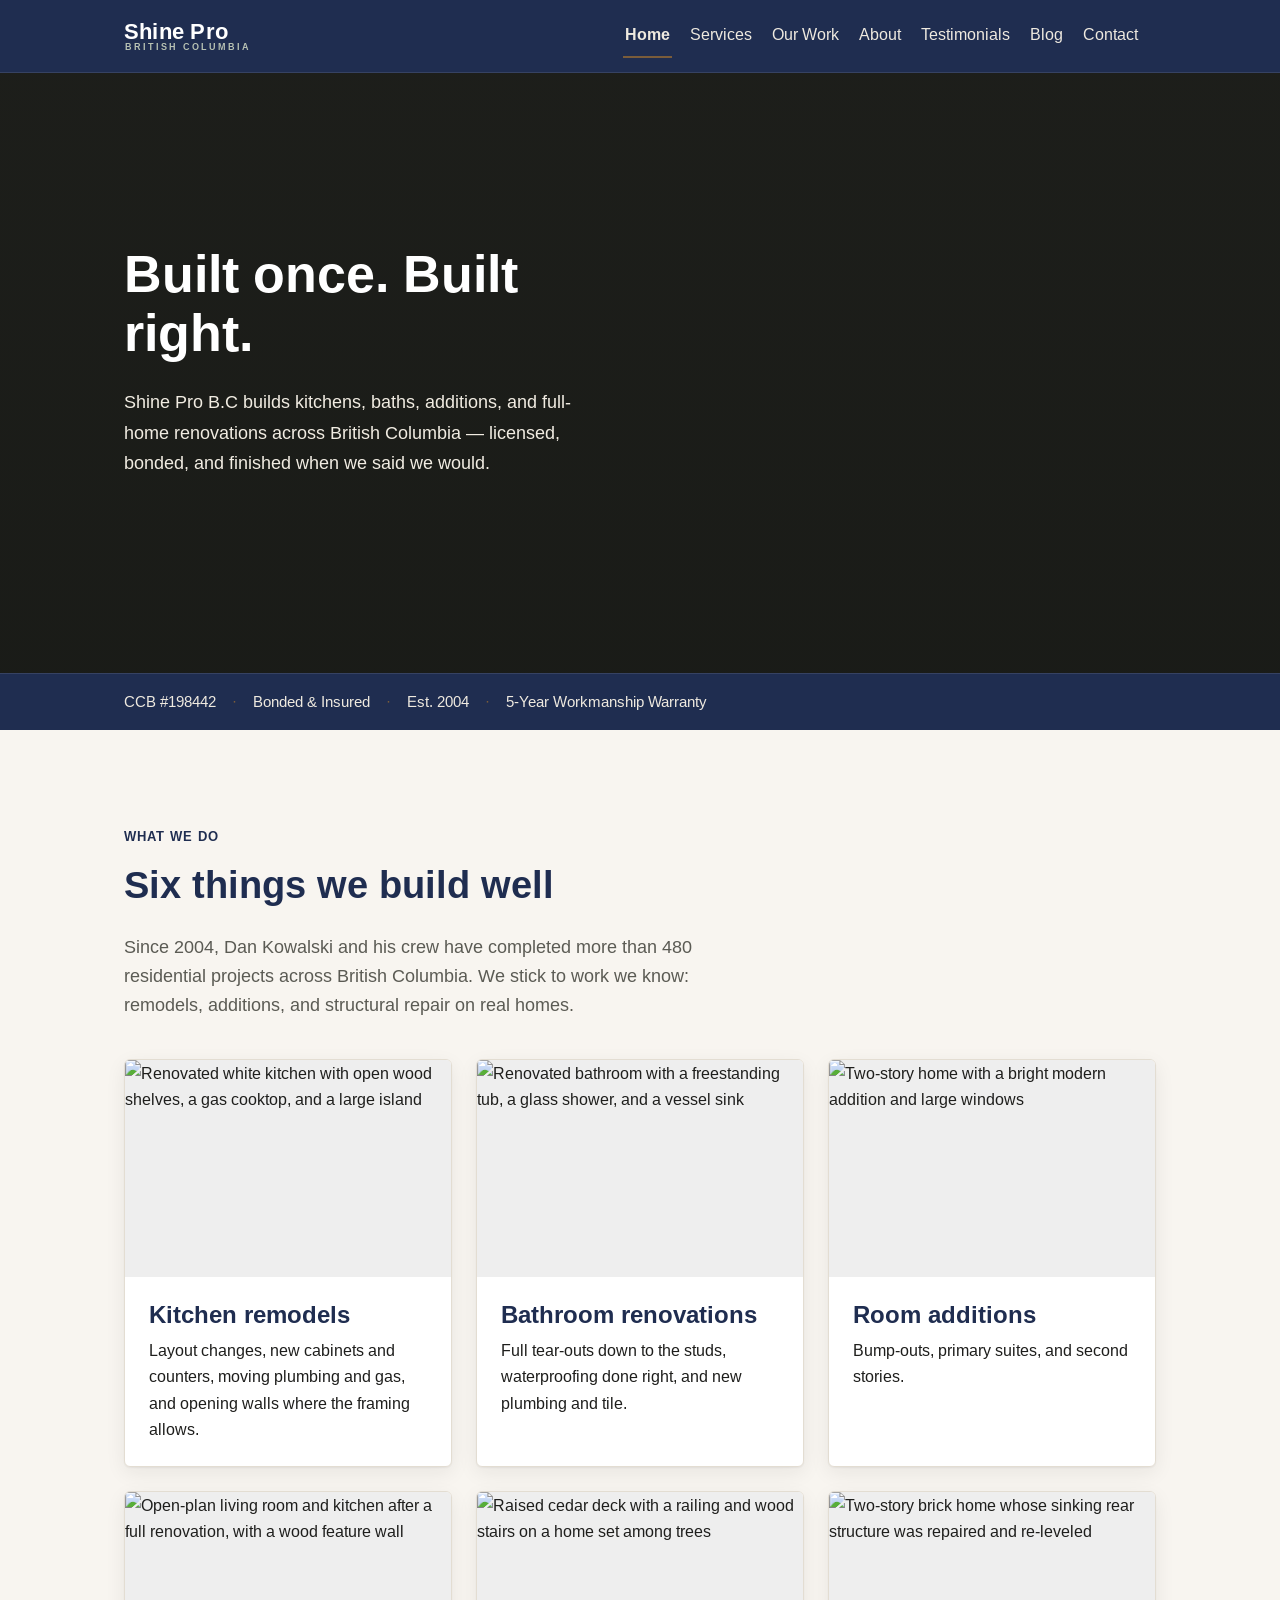
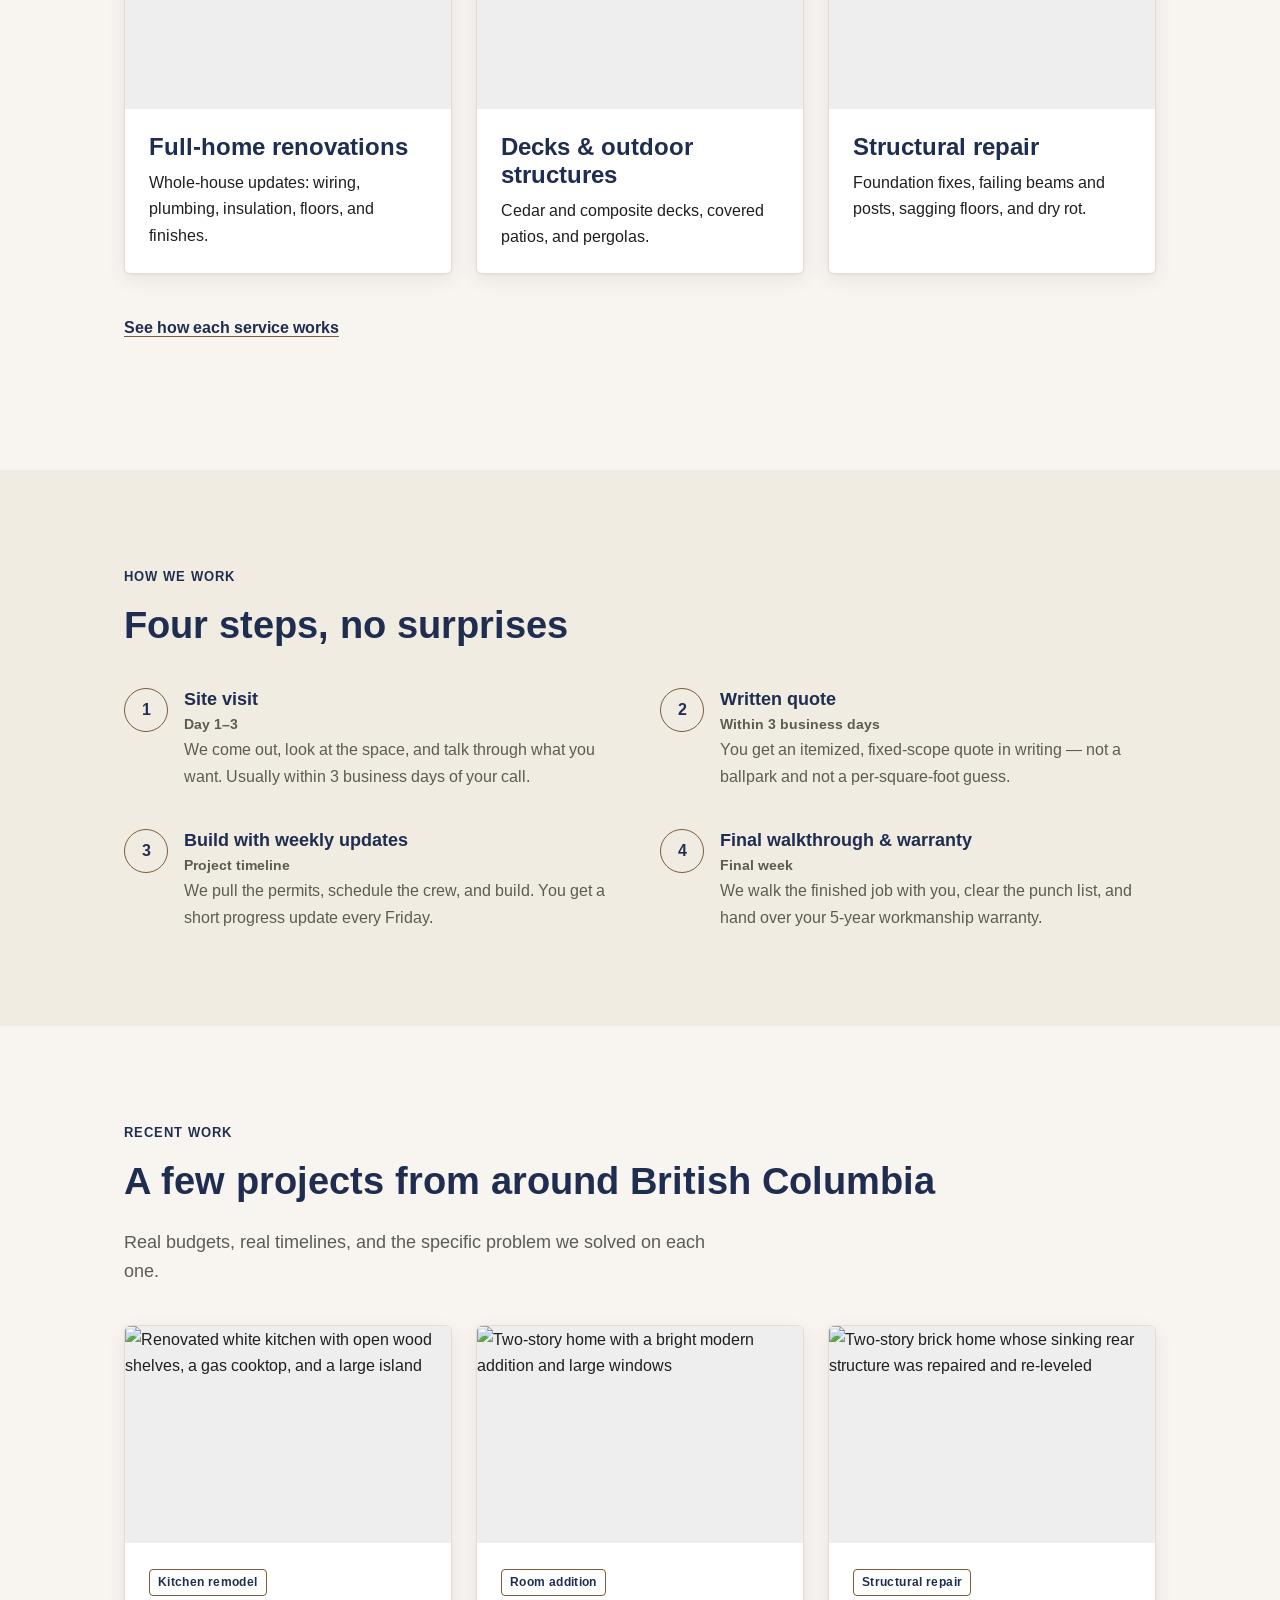
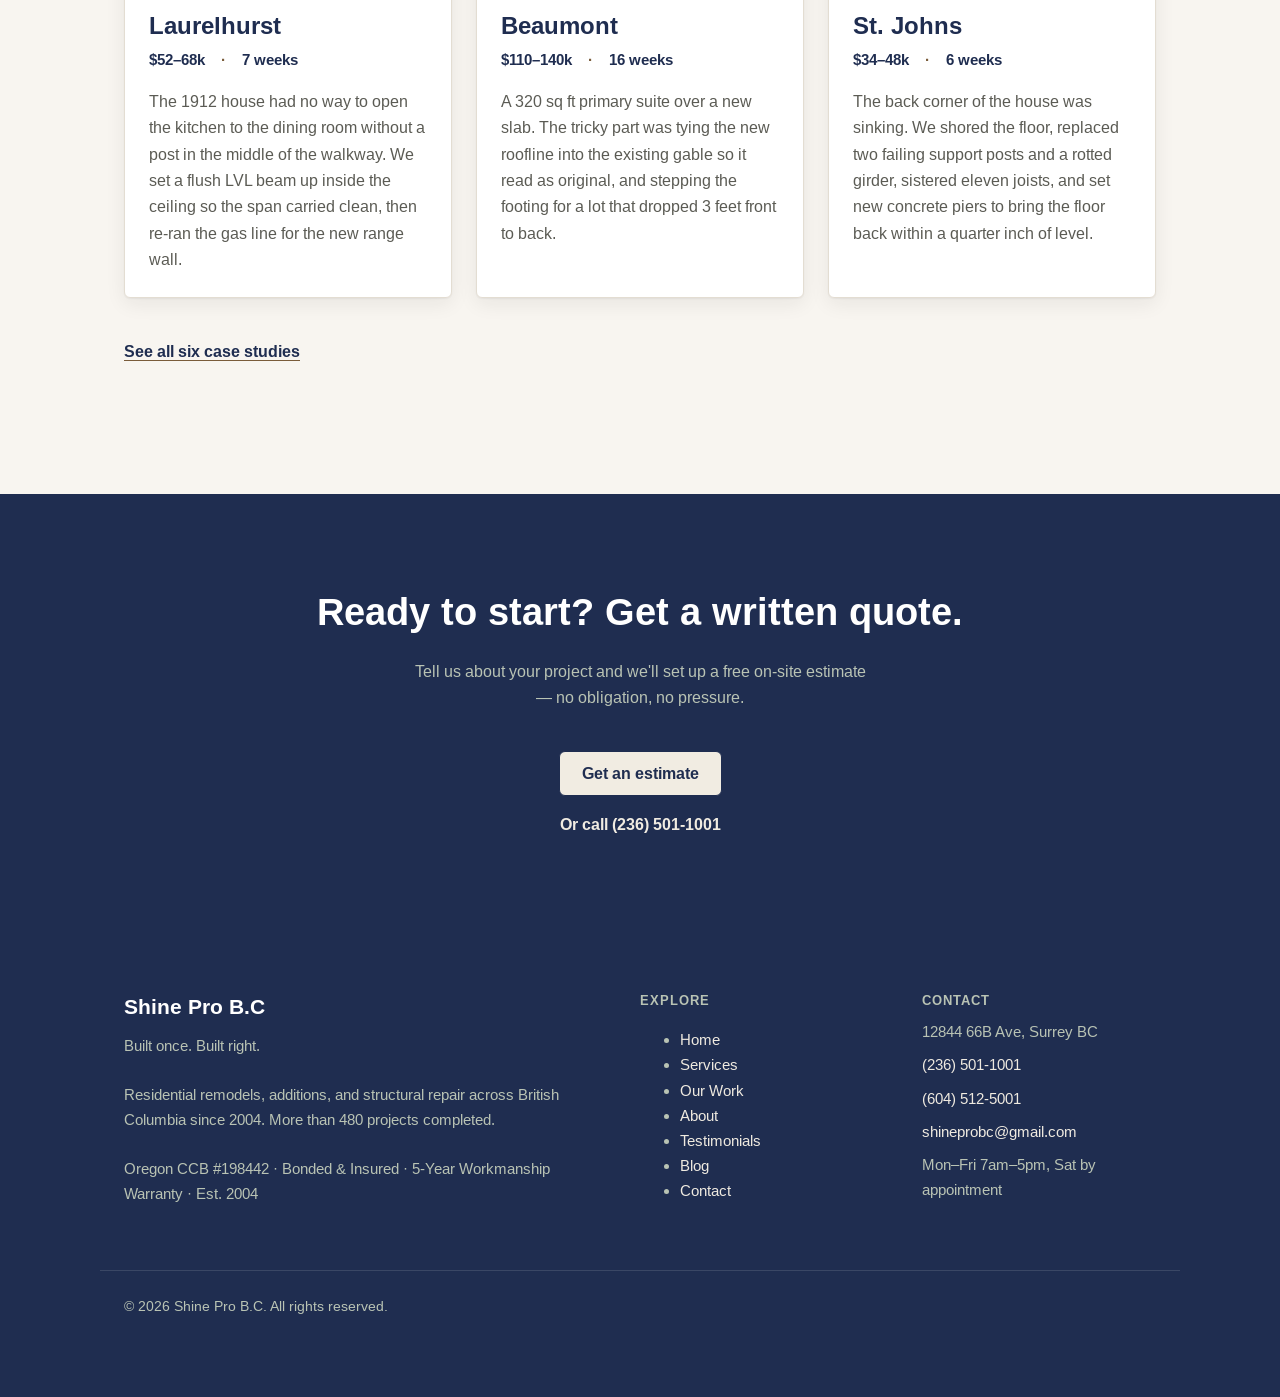
==== commit ffbe8cd9: "Reskin: replace Portland with British Columbia site-wide Swap every "Portland" location reference fo" ====
--- a/index.html
+++ b/index.html
@@ -4,8 +4,8 @@
   <meta charset="utf-8">
   <meta name="viewport" content="width=device-width, initial-scale=1">
   <meta name="color-scheme" content="light">
-  <title>Shine Pro B.C — Portland Home Renovations &amp; Additions</title>
-  <meta name="description" content="Shine Pro B.C builds kitchens, baths, additions, and structural repairs across Portland, Oregon. Licensed CCB #198442, bonded and insured since 2004.">
+  <title>Shine Pro B.C — British Columbia Home Renovations &amp; Additions</title>
+  <meta name="description" content="Shine Pro B.C builds kitchens, baths, additions, and structural repairs across British Columbia. Licensed CCB #198442, bonded and insured since 2004.">
   <link rel="canonical" href="https://www.everwoodconstruction.com/">
   <link rel="icon" type="image/svg+xml" href="assets/favicon.svg">
   <link rel="apple-touch-icon" href="assets/apple-touch-icon.png">
@@ -72,7 +72,7 @@
   </video>
   <div class="container hero-inner">
     <h1>Built once. Built right.</h1>
-    <p>Shine Pro B.C builds kitchens, baths, additions, and full-home renovations across Portland — licensed, bonded, and finished when we said we would.</p>
+    <p>Shine Pro B.C builds kitchens, baths, additions, and full-home renovations across British Columbia — licensed, bonded, and finished when we said we would.</p>
   </div>
 </section>
 
@@ -89,7 +89,7 @@
   <div class="container">
     <p class="eyebrow">What we do</p>
     <h2 id="what-heading">Six things we build well</h2>
-    <p class="lede">Since 2004, Dan Kowalski and his crew have completed more than 480 residential projects in the Portland area. We stick to work we know: remodels, additions, and structural repair on real homes.</p>
+    <p class="lede">Since 2004, Dan Kowalski and his crew have completed more than 480 residential projects across British Columbia. We stick to work we know: remodels, additions, and structural repair on real homes.</p>
     <div class="grid grid-3" style="margin-top:var(--space-5)">
       <article class="card fade-up">
         <!-- REPLACE WITH CLIENT'S ACTUAL PHOTO -->
@@ -160,7 +160,7 @@
 <section class="section" aria-labelledby="recent-heading">
   <div class="container">
     <p class="eyebrow">Recent work</p>
-    <h2 id="recent-heading">A few projects from around Portland</h2>
+    <h2 id="recent-heading">A few projects from around British Columbia</h2>
     <p class="lede">Real budgets, real timelines, and the specific problem we solved on each one.</p>
     <div class="grid grid-3" style="margin-top:var(--space-5)">
       <article class="card fade-up">
@@ -213,7 +213,7 @@
     <div class="footer-brand">
       <p class="f-name">Shine Pro B.C</p>
       <p>Built once. Built right.</p>
-      <p>Residential remodels, additions, and structural repair across the Portland area since 2004. More than 480 projects completed.</p>
+      <p>Residential remodels, additions, and structural repair across British Columbia since 2004. More than 480 projects completed.</p>
       <p>Oregon CCB #198442 · Bonded &amp; Insured · 5-Year Workmanship Warranty · Est. 2004</p>
     </div>
     <nav class="footer-nav" aria-label="Footer">
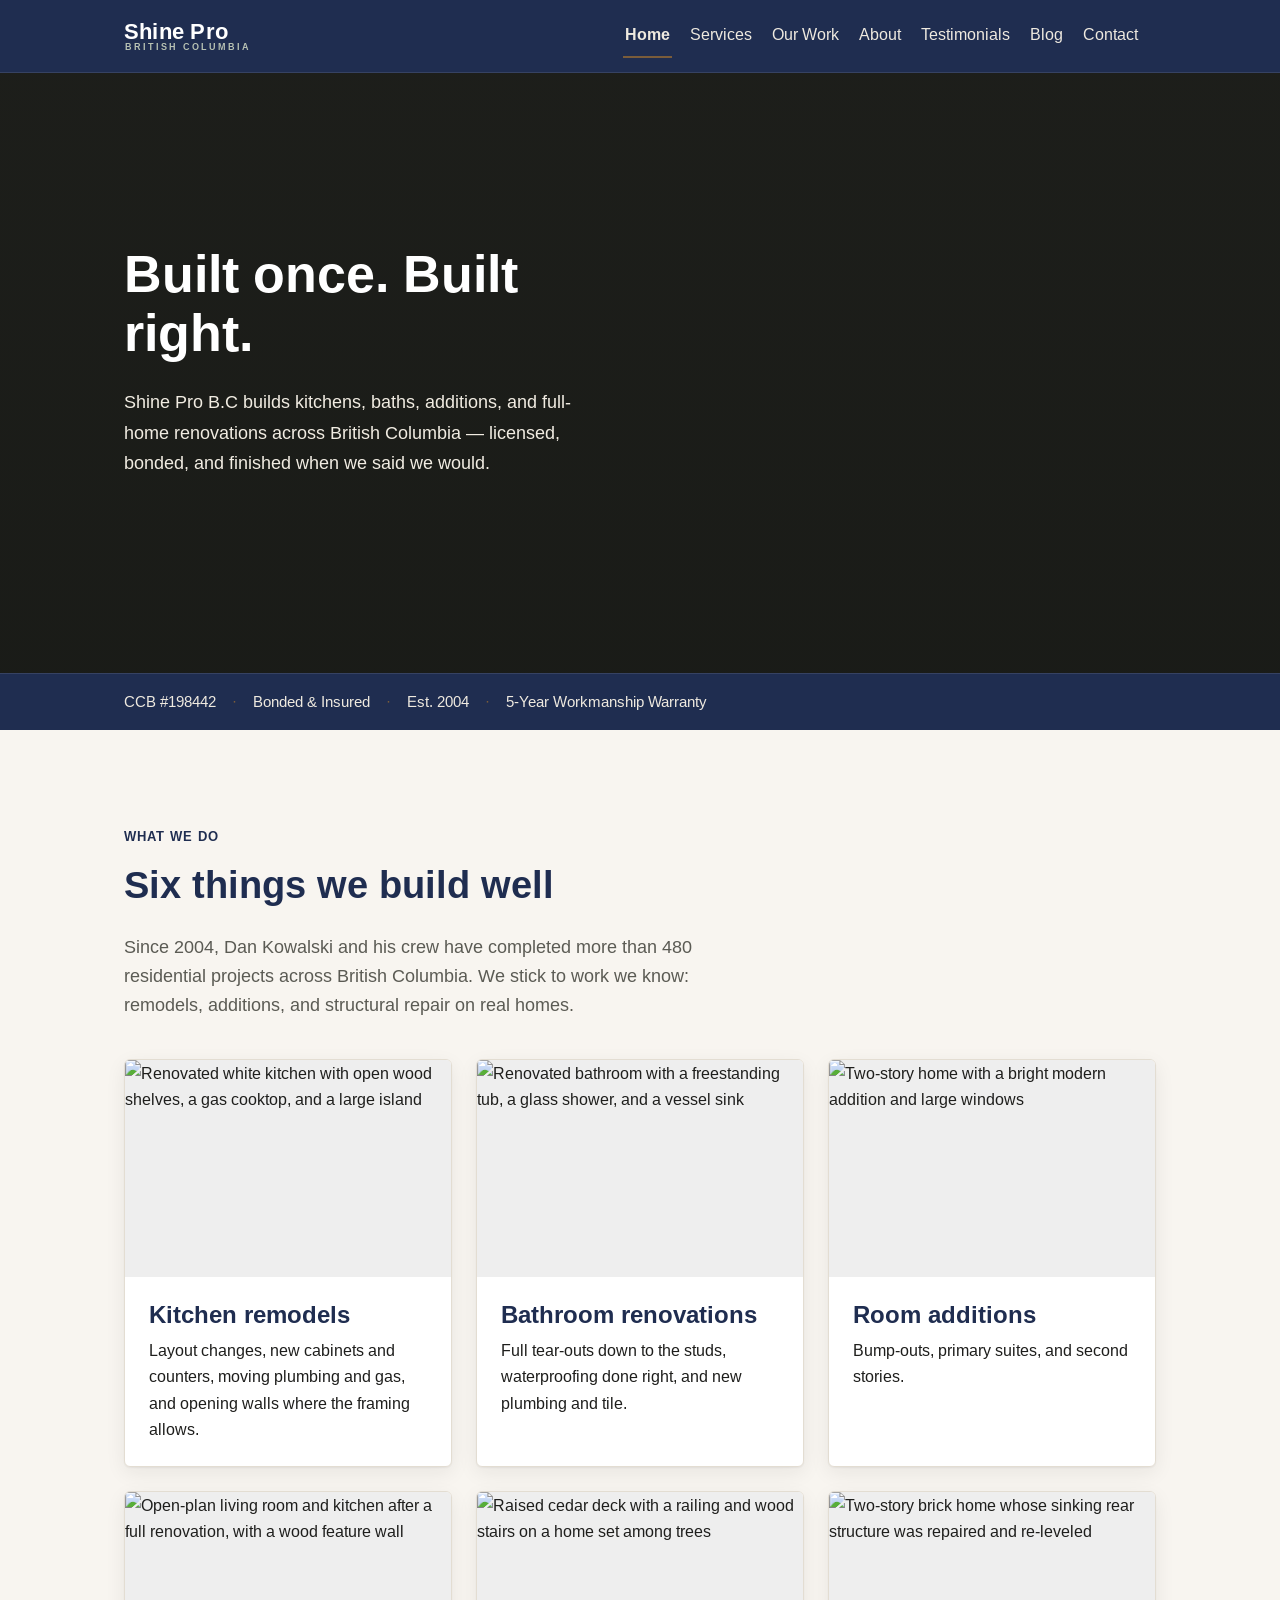
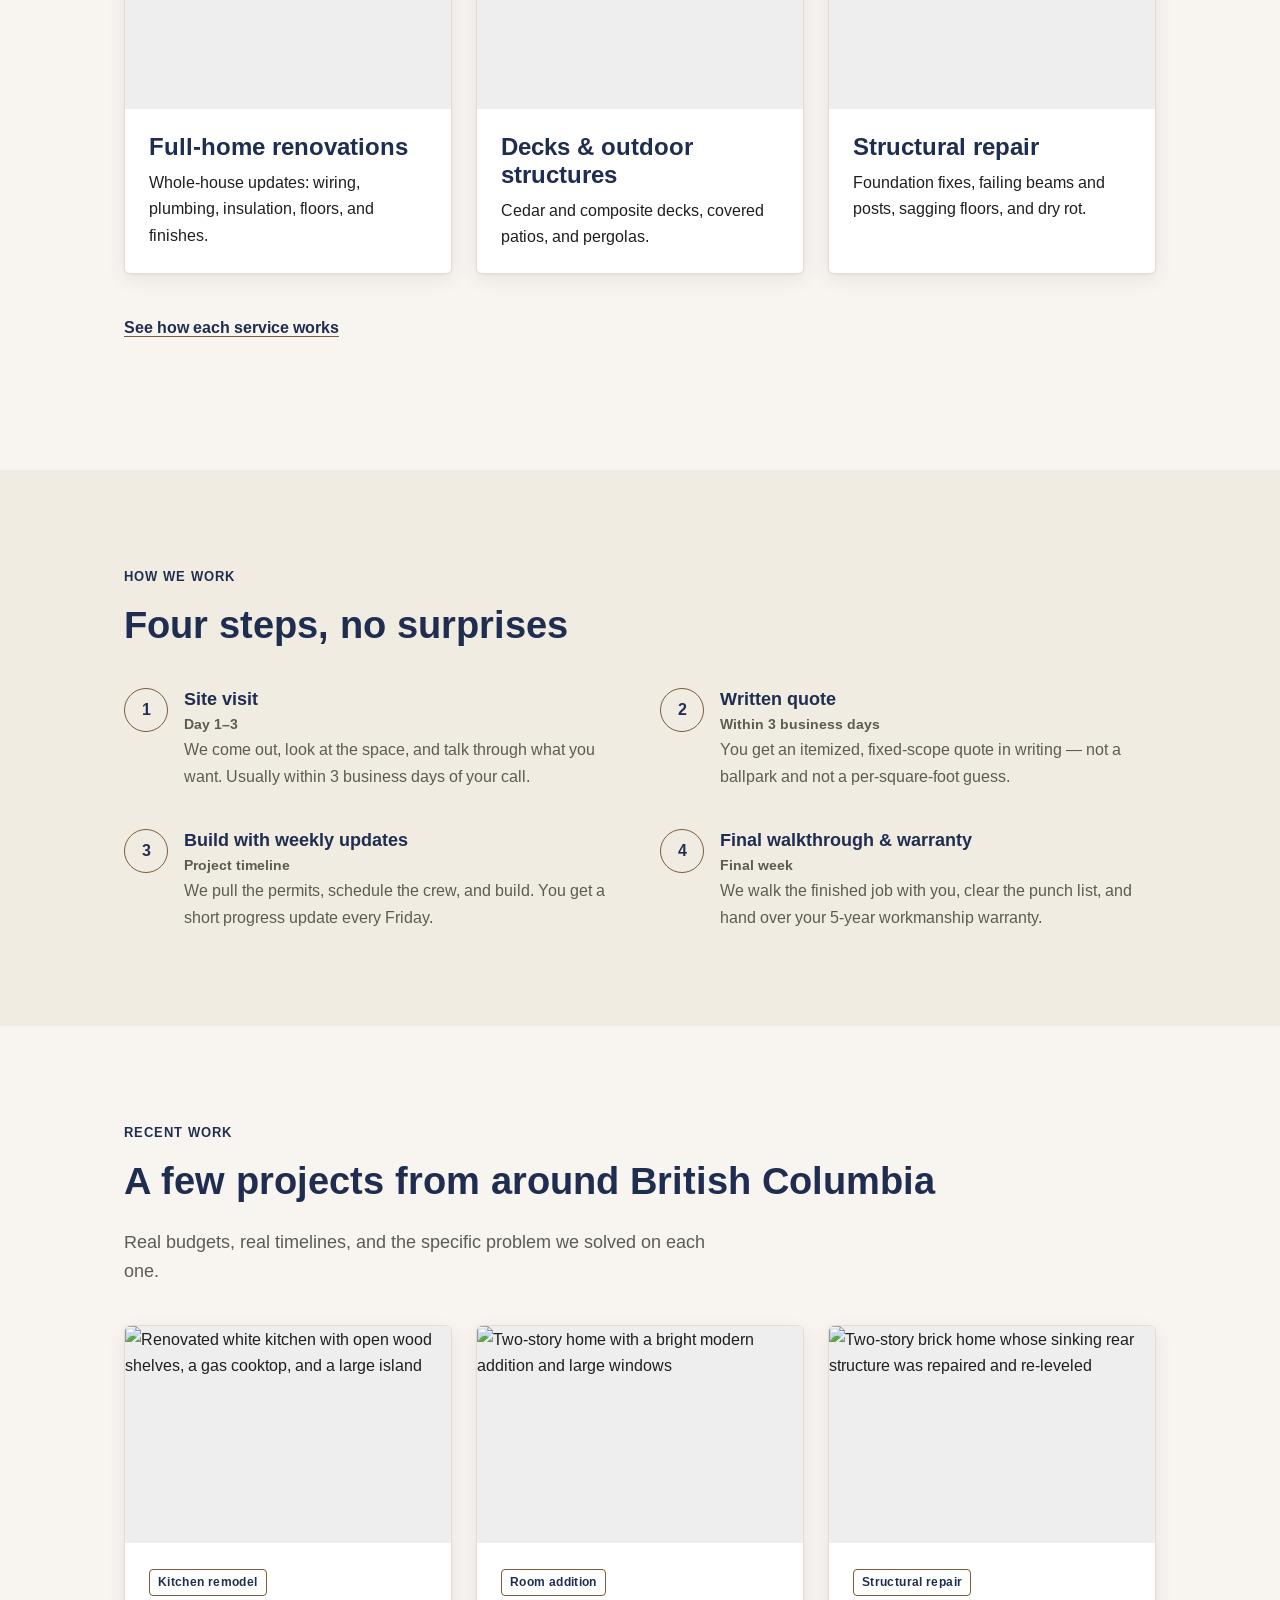
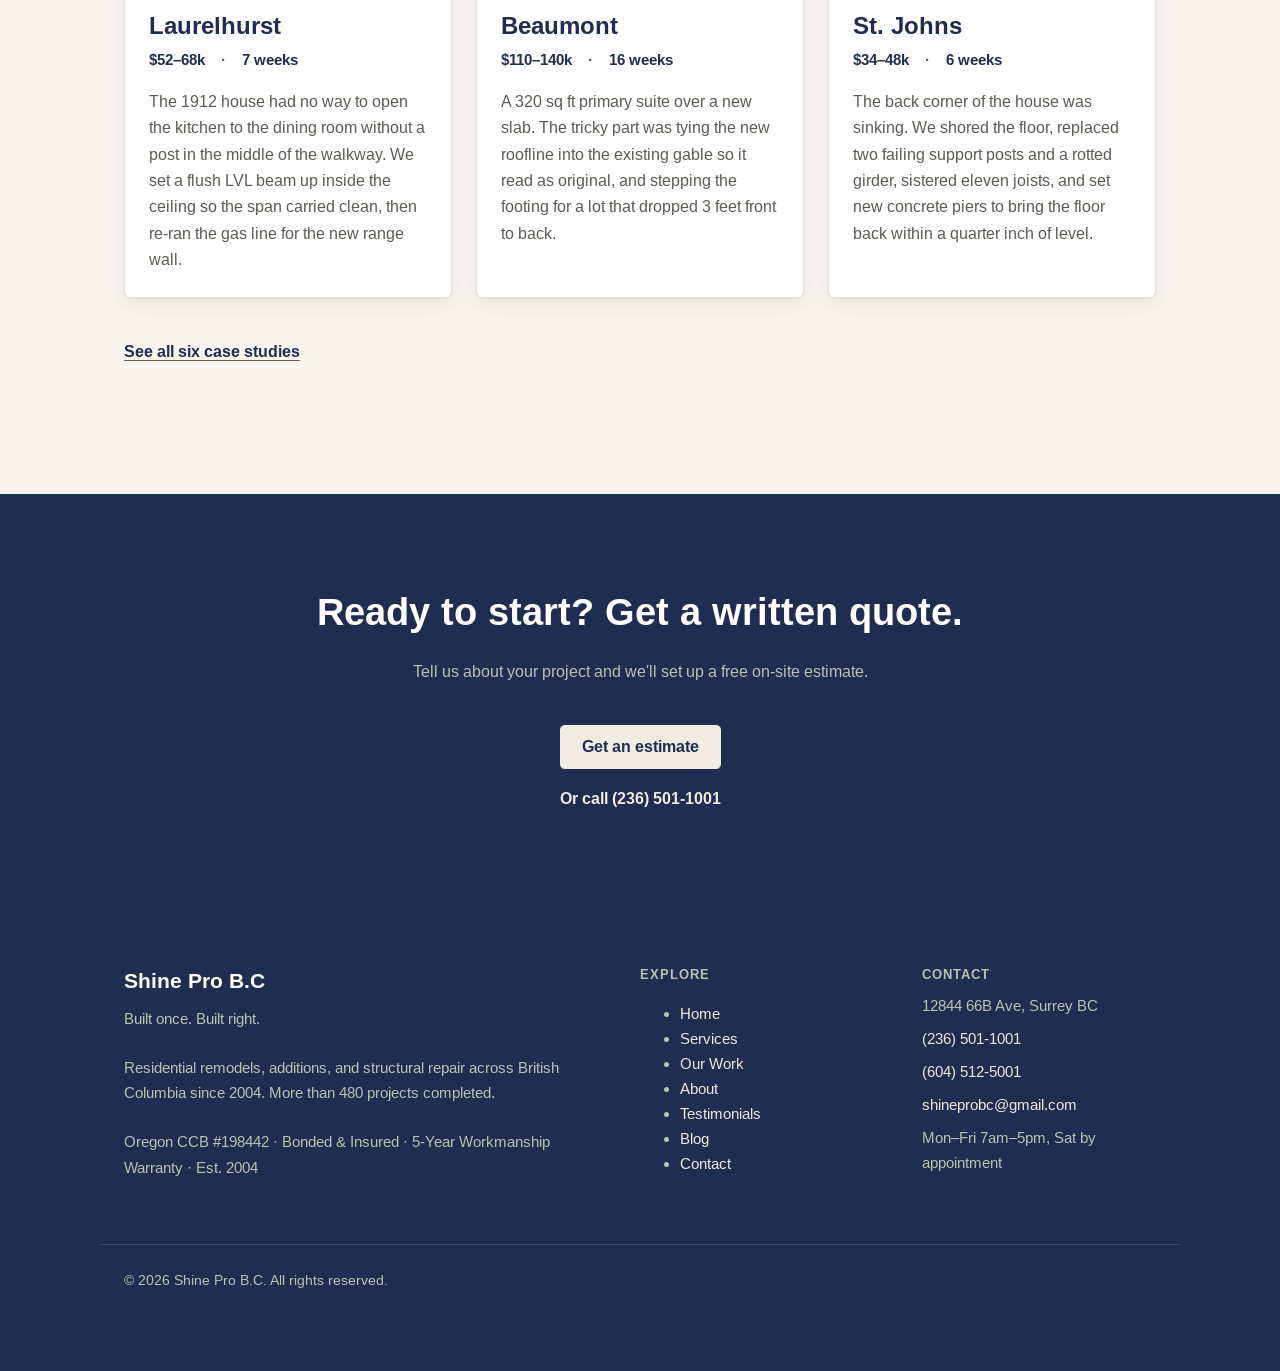
==== commit e83ebdef: "CTA: trim "no obligation, no pressure" from the estimate line The bottom CTA now ends at "...set up " ====
--- a/index.html
+++ b/index.html
@@ -203,7 +203,7 @@
 <section class="cta-block section" aria-labelledby="cta-heading">
   <div class="container">
     <h2 id="cta-heading">Ready to start? Get a written quote.</h2>
-    <p>Tell us about your project and we'll set up a free on-site estimate — no obligation, no pressure.</p>
+    <p>Tell us about your project and we'll set up a free on-site estimate.</p>
     <a class="btn" href="contact.html">Get an estimate</a>
     <a class="cta-phone" href="tel:+12365011001">Or call (236) 501-1001</a>
   </div>
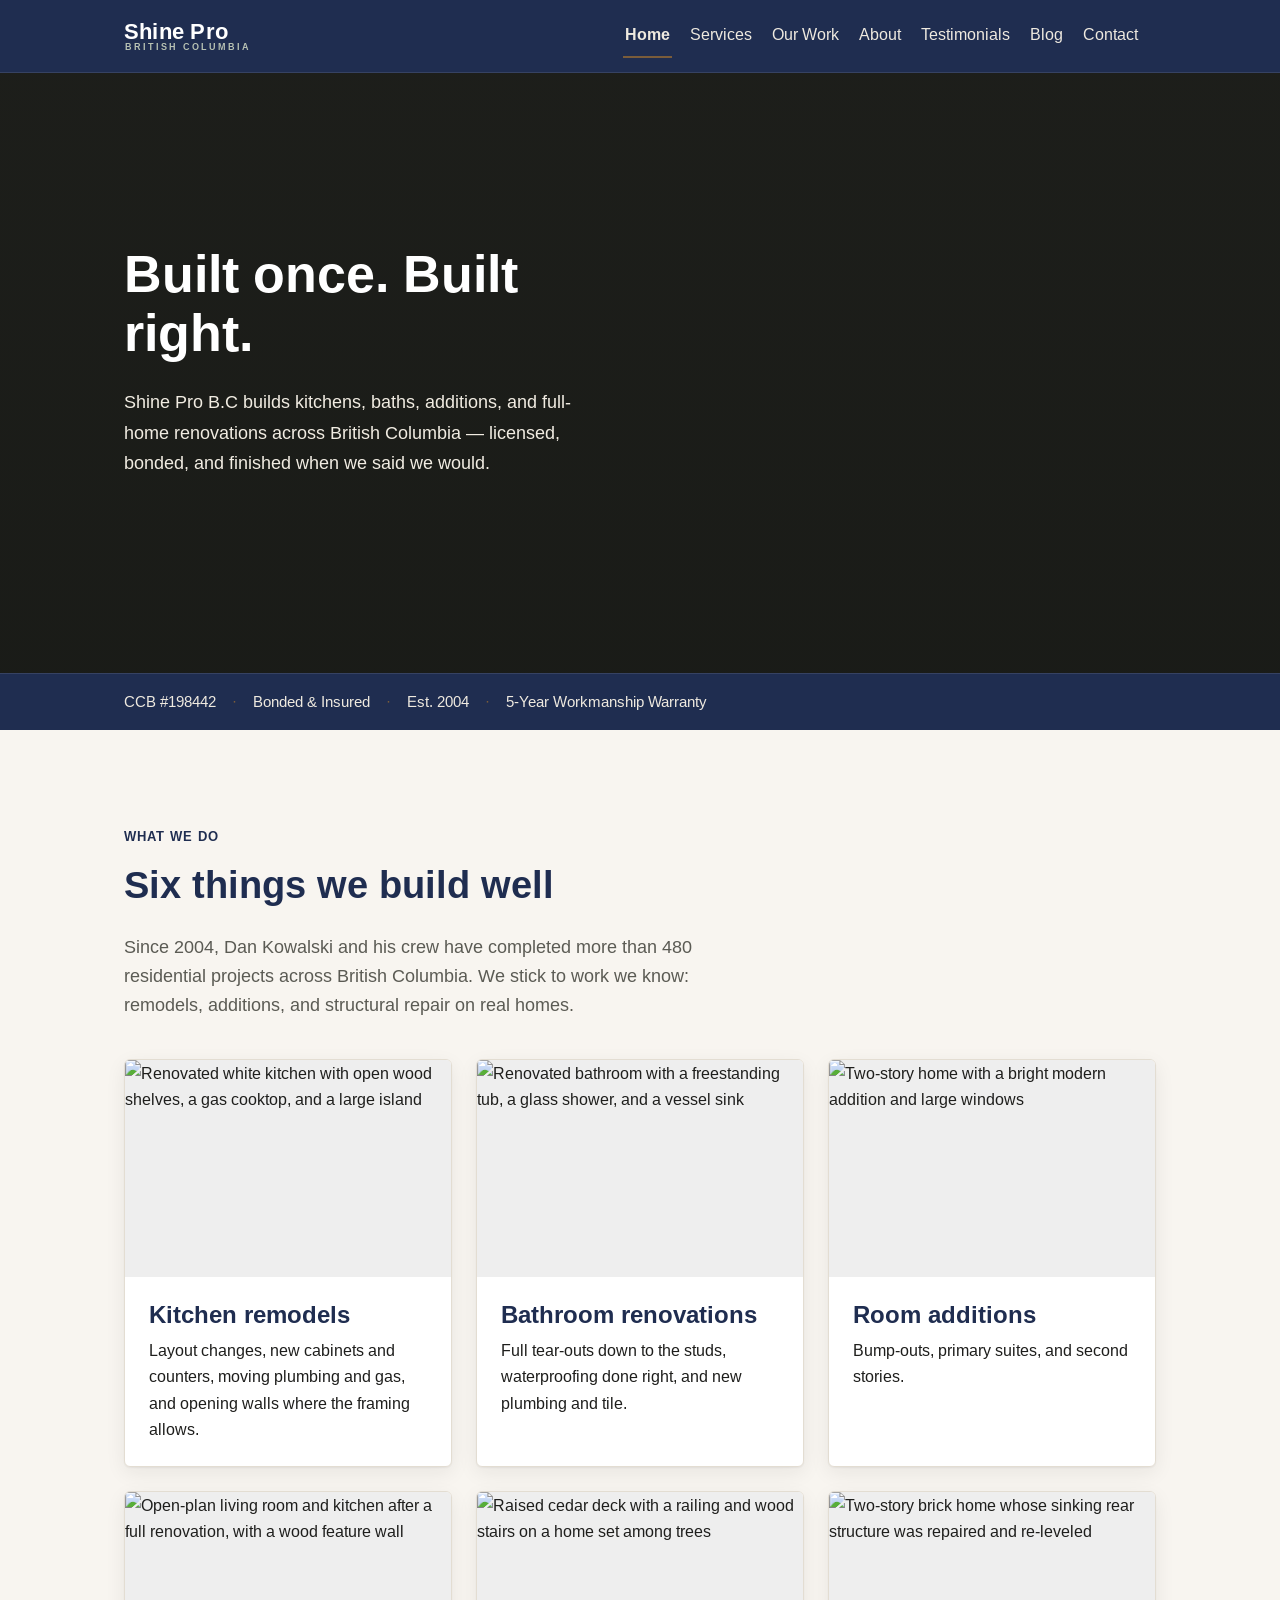
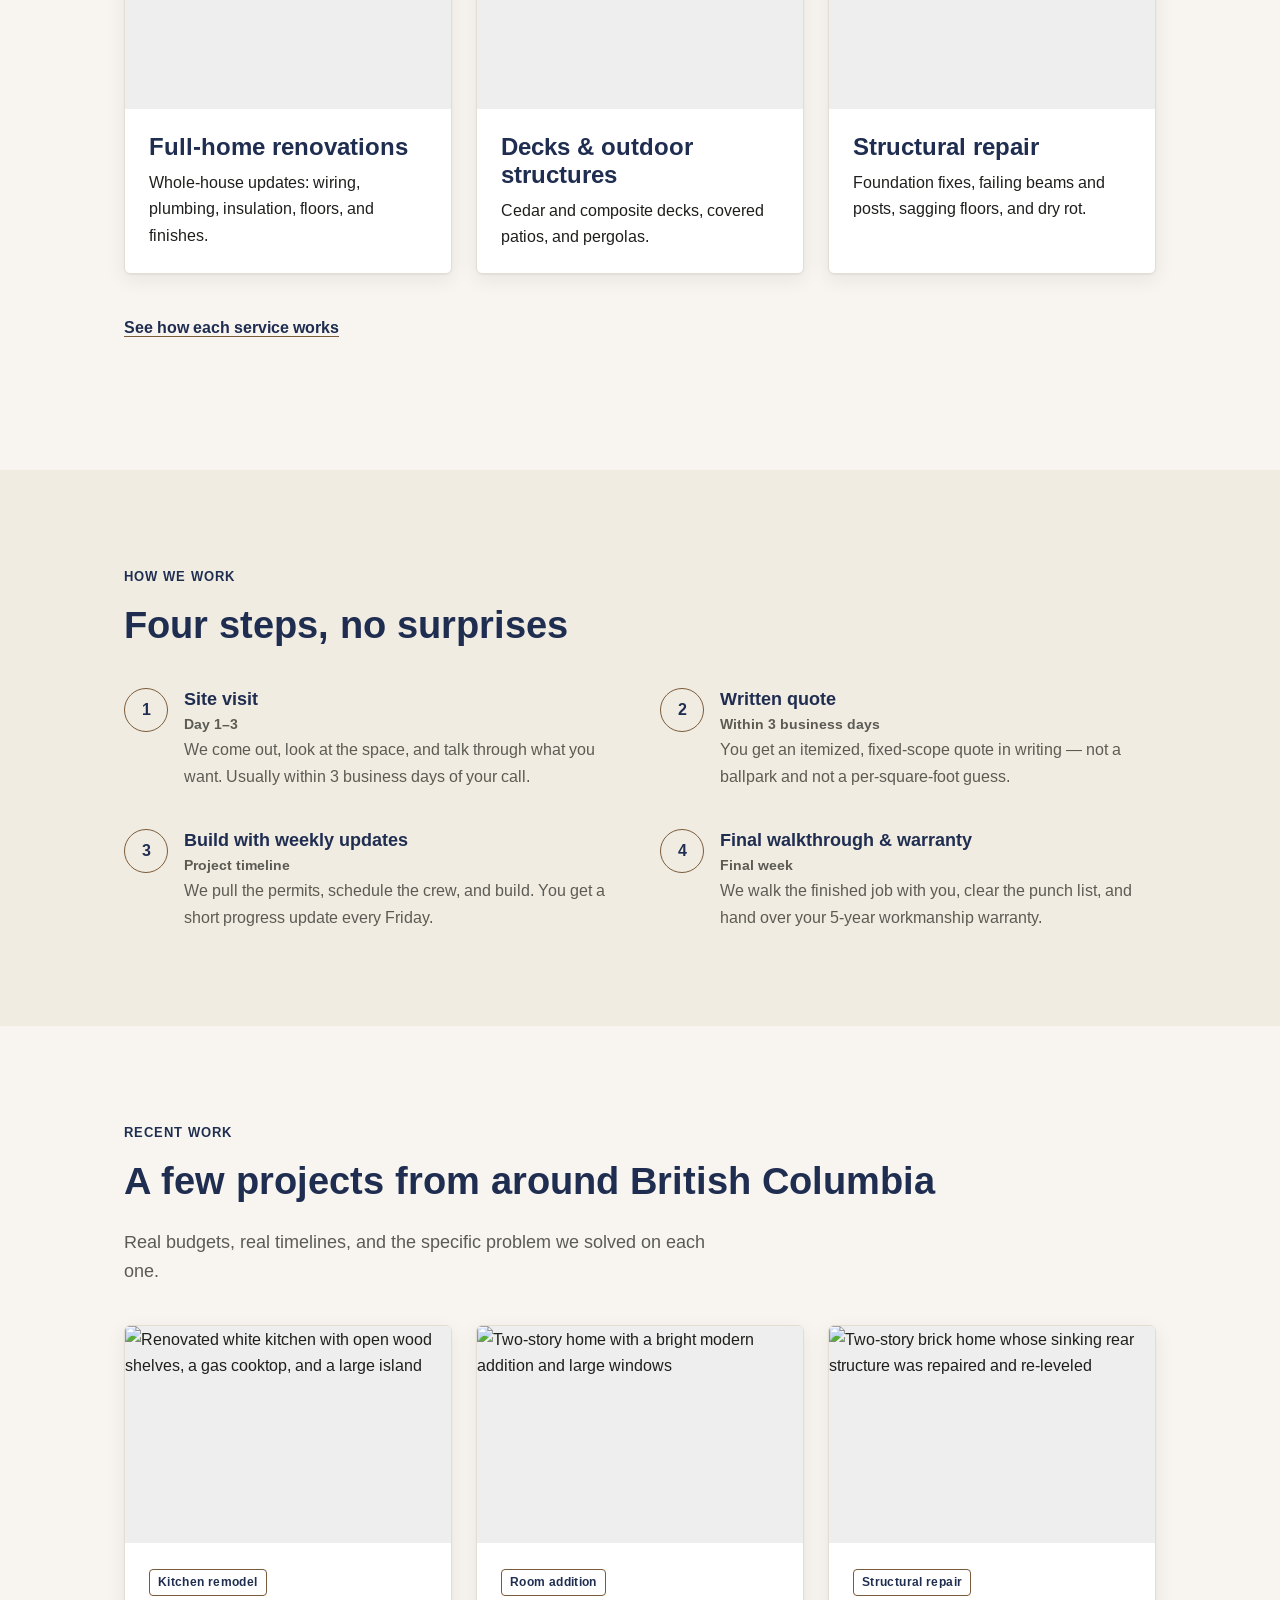
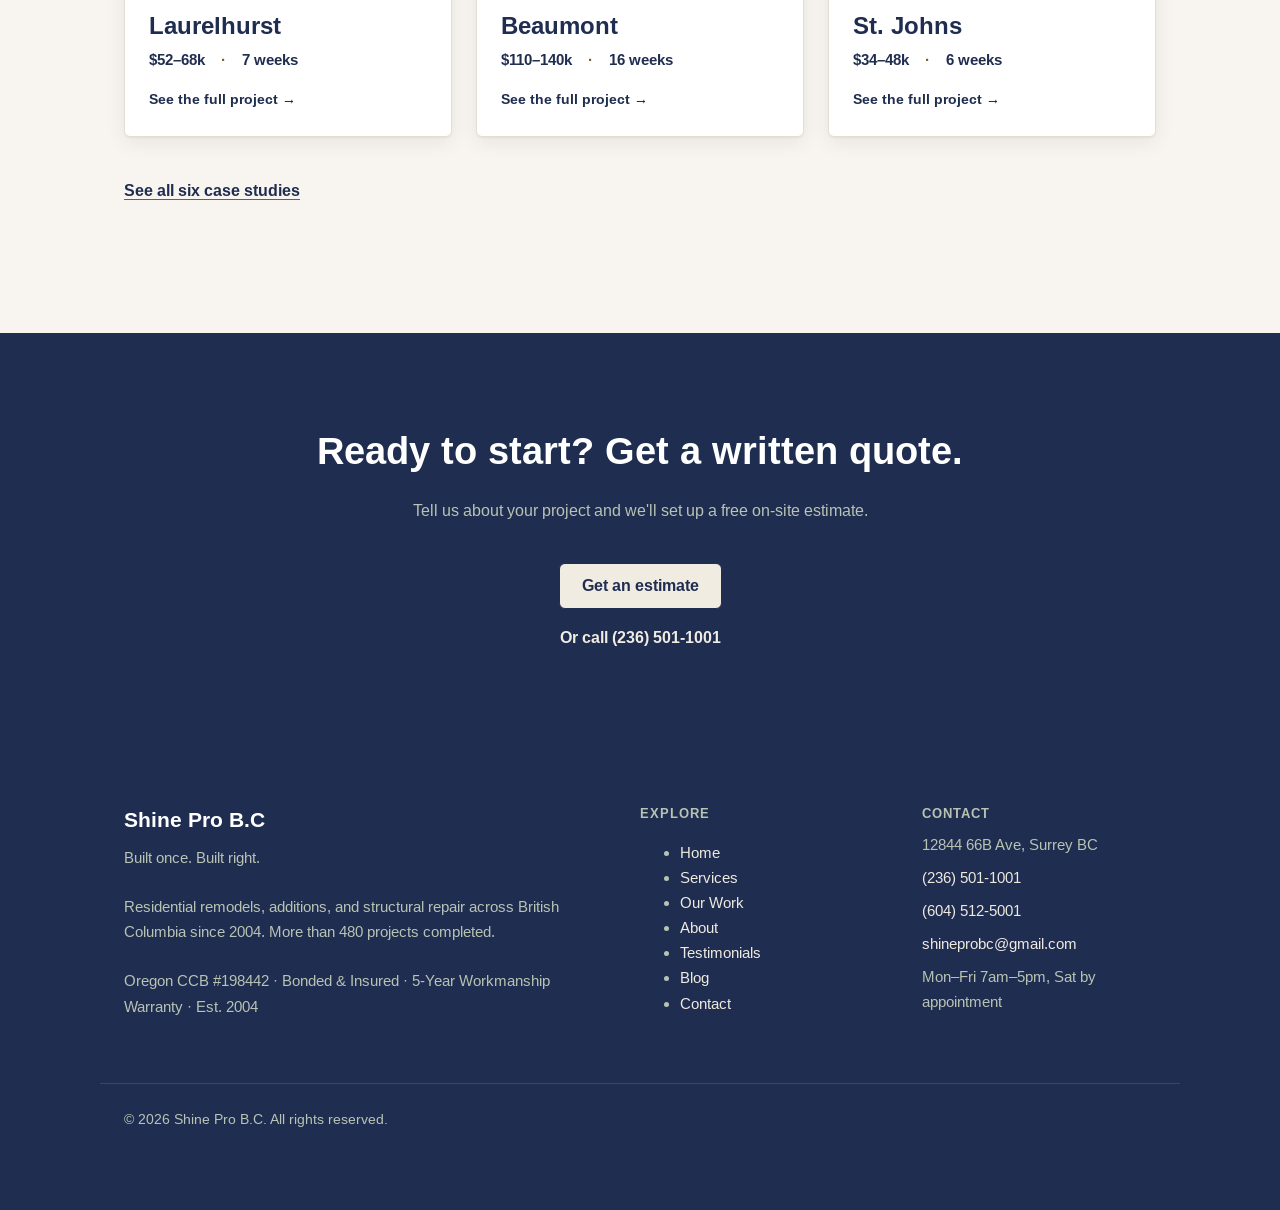
==== commit 0b139130: "Home: make project cards brief teasers Drop the long case-study paragraph from the home "projects" c" ====
--- a/index.html
+++ b/index.html
@@ -91,51 +91,51 @@
     <h2 id="what-heading">Six things we build well</h2>
     <p class="lede">Since 2004, Dan Kowalski and his crew have completed more than 480 residential projects across British Columbia. We stick to work we know: remodels, additions, and structural repair on real homes.</p>
     <div class="grid grid-3" style="margin-top:var(--space-5)">
-      <article class="card fade-up">
+      <article class="card card--clickable fade-up">
         <!-- REPLACE WITH CLIENT'S ACTUAL PHOTO -->
         <img class="project-media" src="https://images.unsplash.com/photo-1556909212-d5b604d0c90d?w=800&amp;q=70&amp;auto=format&amp;fit=crop" width="800" height="533" loading="lazy" alt="Renovated white kitchen with open wood shelves, a gas cooktop, and a large island">
         <div class="card-body">
-          <h3>Kitchen remodels</h3>
+          <h3><a class="stretch-link" href="services.html#service-kitchen-remodels">Kitchen remodels</a></h3>
           <p>Layout changes, new cabinets and counters, moving plumbing and gas, and opening walls where the framing allows.</p>
         </div>
       </article>
-      <article class="card fade-up">
+      <article class="card card--clickable fade-up">
         <!-- REPLACE WITH CLIENT'S ACTUAL PHOTO -->
         <img class="project-media" src="https://images.unsplash.com/photo-1620626011761-996317b8d101?w=800&amp;q=70&amp;auto=format&amp;fit=crop" width="800" height="533" loading="lazy" alt="Renovated bathroom with a freestanding tub, a glass shower, and a vessel sink">
         <div class="card-body">
-          <h3>Bathroom renovations</h3>
+          <h3><a class="stretch-link" href="services.html#service-bathroom-renovations">Bathroom renovations</a></h3>
           <p>Full tear-outs down to the studs, waterproofing done right, and new plumbing and tile.</p>
         </div>
       </article>
-      <article class="card fade-up">
+      <article class="card card--clickable fade-up">
         <!-- REPLACE WITH CLIENT'S ACTUAL PHOTO -->
         <img class="project-media" src="https://images.unsplash.com/photo-1523217582562-09d0def993a6?w=800&amp;q=70&amp;auto=format&amp;fit=crop" width="800" height="533" loading="lazy" alt="Two-story home with a bright modern addition and large windows">
         <div class="card-body">
-          <h3>Room additions</h3>
+          <h3><a class="stretch-link" href="services.html#service-room-additions">Room additions</a></h3>
           <p>Bump-outs, primary suites, and second stories.</p>
         </div>
       </article>
-      <article class="card fade-up">
+      <article class="card card--clickable fade-up">
         <!-- REPLACE WITH CLIENT'S ACTUAL PHOTO -->
         <img class="project-media" src="https://images.unsplash.com/photo-1600607687939-ce8a6c25118c?w=800&amp;q=70&amp;auto=format&amp;fit=crop" width="800" height="533" loading="lazy" alt="Open-plan living room and kitchen after a full renovation, with a wood feature wall">
         <div class="card-body">
-          <h3>Full-home renovations</h3>
+          <h3><a class="stretch-link" href="services.html#service-full-home-renovations">Full-home renovations</a></h3>
           <p>Whole-house updates: wiring, plumbing, insulation, floors, and finishes.</p>
         </div>
       </article>
-      <article class="card fade-up">
+      <article class="card card--clickable fade-up">
         <!-- REPLACE WITH CLIENT'S ACTUAL PHOTO -->
         <img class="project-media" src="https://images.unsplash.com/photo-1595877244574-e90ce41ce089?w=800&amp;q=70&amp;auto=format&amp;fit=crop" width="800" height="533" loading="lazy" alt="Raised cedar deck with a railing and wood stairs on a home set among trees">
         <div class="card-body">
-          <h3>Decks &amp; outdoor structures</h3>
+          <h3><a class="stretch-link" href="services.html#service-decks-outdoor-structures">Decks &amp; outdoor structures</a></h3>
           <p>Cedar and composite decks, covered patios, and pergolas.</p>
         </div>
       </article>
-      <article class="card fade-up">
+      <article class="card card--clickable fade-up">
         <!-- REPLACE WITH CLIENT'S ACTUAL PHOTO -->
         <img class="project-media" src="https://images.unsplash.com/photo-1598228723793-52759bba239c?w=800&amp;q=70&amp;auto=format&amp;fit=crop" width="800" height="533" loading="lazy" alt="Two-story brick home whose sinking rear structure was repaired and re-leveled">
         <div class="card-body">
-          <h3>Structural repair</h3>
+          <h3><a class="stretch-link" href="services.html#service-structural-repair">Structural repair</a></h3>
           <p>Foundation fixes, failing beams and posts, sagging floors, and dry rot.</p>
         </div>
       </article>
@@ -163,34 +163,34 @@
     <h2 id="recent-heading">A few projects from around British Columbia</h2>
     <p class="lede">Real budgets, real timelines, and the specific problem we solved on each one.</p>
     <div class="grid grid-3" style="margin-top:var(--space-5)">
-      <article class="card fade-up">
+      <article class="card card--clickable fade-up">
         <!-- REPLACE WITH CLIENT'S ACTUAL PHOTO -->
         <img class="project-media" src="https://images.unsplash.com/photo-1556909212-d5b604d0c90d?w=800&amp;q=70&amp;auto=format&amp;fit=crop" width="800" height="533" loading="lazy" alt="Renovated white kitchen with open wood shelves, a gas cooktop, and a large island">
         <div class="card-body">
           <span class="tag">Kitchen remodel</span>
-          <h3>Laurelhurst</h3>
+          <h3><a class="stretch-link" href="projects.html#project-laurelhurst" aria-label="Kitchen remodel project in Laurelhurst">Laurelhurst</a></h3>
           <p class="project-meta"><span>$52–68k</span><span class="sep" aria-hidden="true">·</span><span>7 weeks</span></p>
-          <p class="project-challenge">The 1912 house had no way to open the kitchen to the dining room without a post in the middle of the walkway. We set a flush LVL beam up inside the ceiling so the span carried clean, then re-ran the gas line for the new range wall.</p>
-        </div>
-      </article>
-      <article class="card fade-up">
+          <p class="card-more">See the full project &rarr;</p>
+        </div>
+      </article>
+      <article class="card card--clickable fade-up">
         <!-- REPLACE WITH CLIENT'S ACTUAL PHOTO -->
         <img class="project-media" src="https://images.unsplash.com/photo-1523217582562-09d0def993a6?w=800&amp;q=70&amp;auto=format&amp;fit=crop" width="800" height="533" loading="lazy" alt="Two-story home with a bright modern addition and large windows">
         <div class="card-body">
           <span class="tag">Room addition</span>
-          <h3>Beaumont</h3>
+          <h3><a class="stretch-link" href="projects.html#project-beaumont" aria-label="Room addition project in Beaumont">Beaumont</a></h3>
           <p class="project-meta"><span>$110–140k</span><span class="sep" aria-hidden="true">·</span><span>16 weeks</span></p>
-          <p class="project-challenge">A 320 sq ft primary suite over a new slab. The tricky part was tying the new roofline into the existing gable so it read as original, and stepping the footing for a lot that dropped 3 feet front to back.</p>
-        </div>
-      </article>
-      <article class="card fade-up">
+          <p class="card-more">See the full project &rarr;</p>
+        </div>
+      </article>
+      <article class="card card--clickable fade-up">
         <!-- REPLACE WITH CLIENT'S ACTUAL PHOTO -->
         <img class="project-media" src="https://images.unsplash.com/photo-1598228723793-52759bba239c?w=800&amp;q=70&amp;auto=format&amp;fit=crop" width="800" height="533" loading="lazy" alt="Two-story brick home whose sinking rear structure was repaired and re-leveled">
         <div class="card-body">
           <span class="tag">Structural repair</span>
-          <h3>St. Johns</h3>
+          <h3><a class="stretch-link" href="projects.html#project-st-johns" aria-label="Structural repair project in St. Johns">St. Johns</a></h3>
           <p class="project-meta"><span>$34–48k</span><span class="sep" aria-hidden="true">·</span><span>6 weeks</span></p>
-          <p class="project-challenge">The back corner of the house was sinking. We shored the floor, replaced two failing support posts and a rotted girder, sistered eleven joists, and set new concrete piers to bring the floor back within a quarter inch of level.</p>
+          <p class="card-more">See the full project &rarr;</p>
         </div>
       </article>
     </div>
--- a/css/main.css
+++ b/css/main.css
@@ -429,6 +429,10 @@
 }
 .project-meta .sep { color: var(--taupe); }
 .project-challenge { color: var(--muted); margin-bottom: 0; }
+.card-more { margin: 0; font-weight: 600; font-size: .9rem; color: var(--navy); }
+@media (hover: hover) {
+  .card--clickable:hover .card-more { text-decoration: underline; }
+}
 
 /* ---------- How we work (steps) ---------- */
 .steps { counter-reset: step; display: grid; gap: var(--space-3); }
@@ -490,6 +494,17 @@
   .card, .testimonial, .project-media { transition: none; }
   .card:hover, .testimonial:hover { transform: none; }
   .card:hover .project-media { transform: none; }
+}
+
+/* Clickable cards (home page only): the whole card is a link via a stretched
+   pseudo-element on the heading anchor. Anchor-target cards on the Services /
+   Our Work pages get scroll-margin so they clear the sticky header when linked to. */
+.card--clickable { position: relative; }
+.card--clickable .stretch-link { color: inherit; text-decoration: none; }
+.card--clickable .stretch-link::after { content: ""; position: absolute; inset: 0; z-index: 1; }
+.card[id] { scroll-margin-top: calc(var(--header-h) + 24px); }
+@media (hover: hover) {
+  .card--clickable:hover .stretch-link { text-decoration: underline; }
 }
 
 /* ---------- Owner bio ---------- */
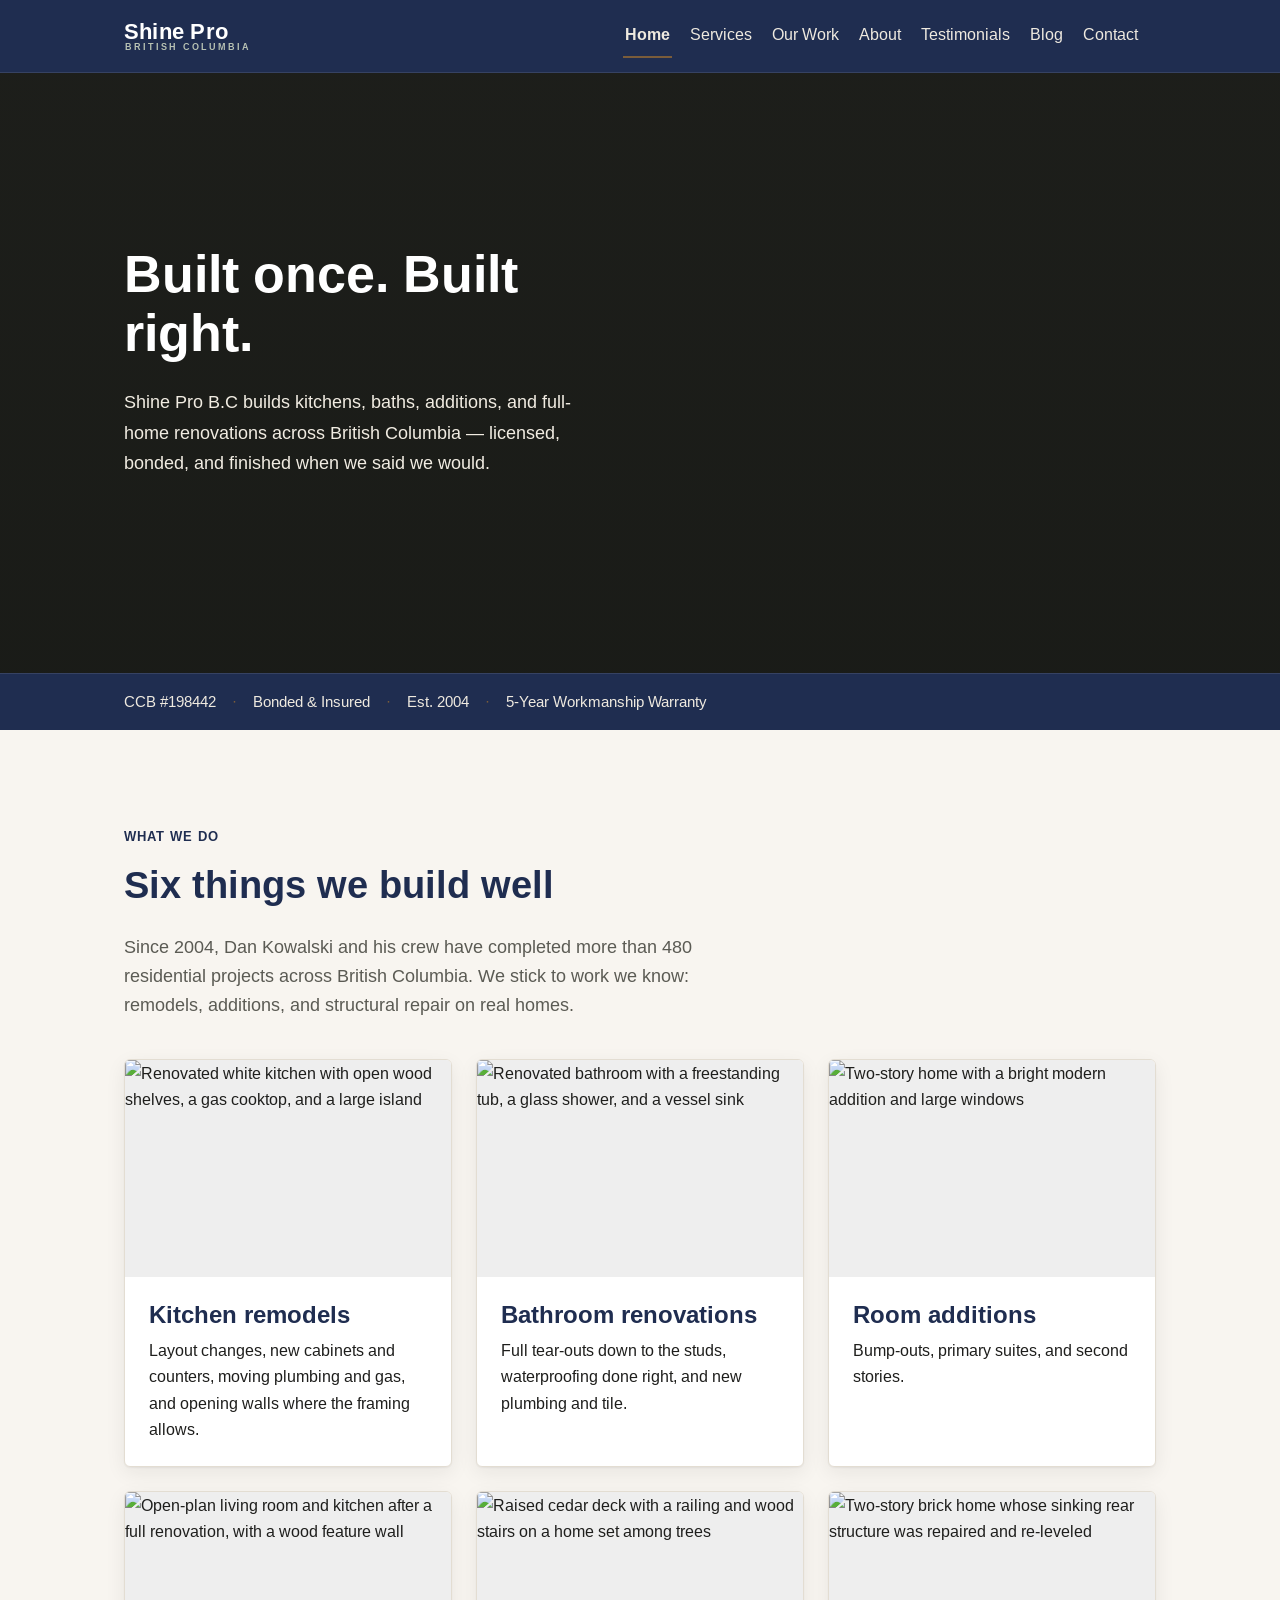
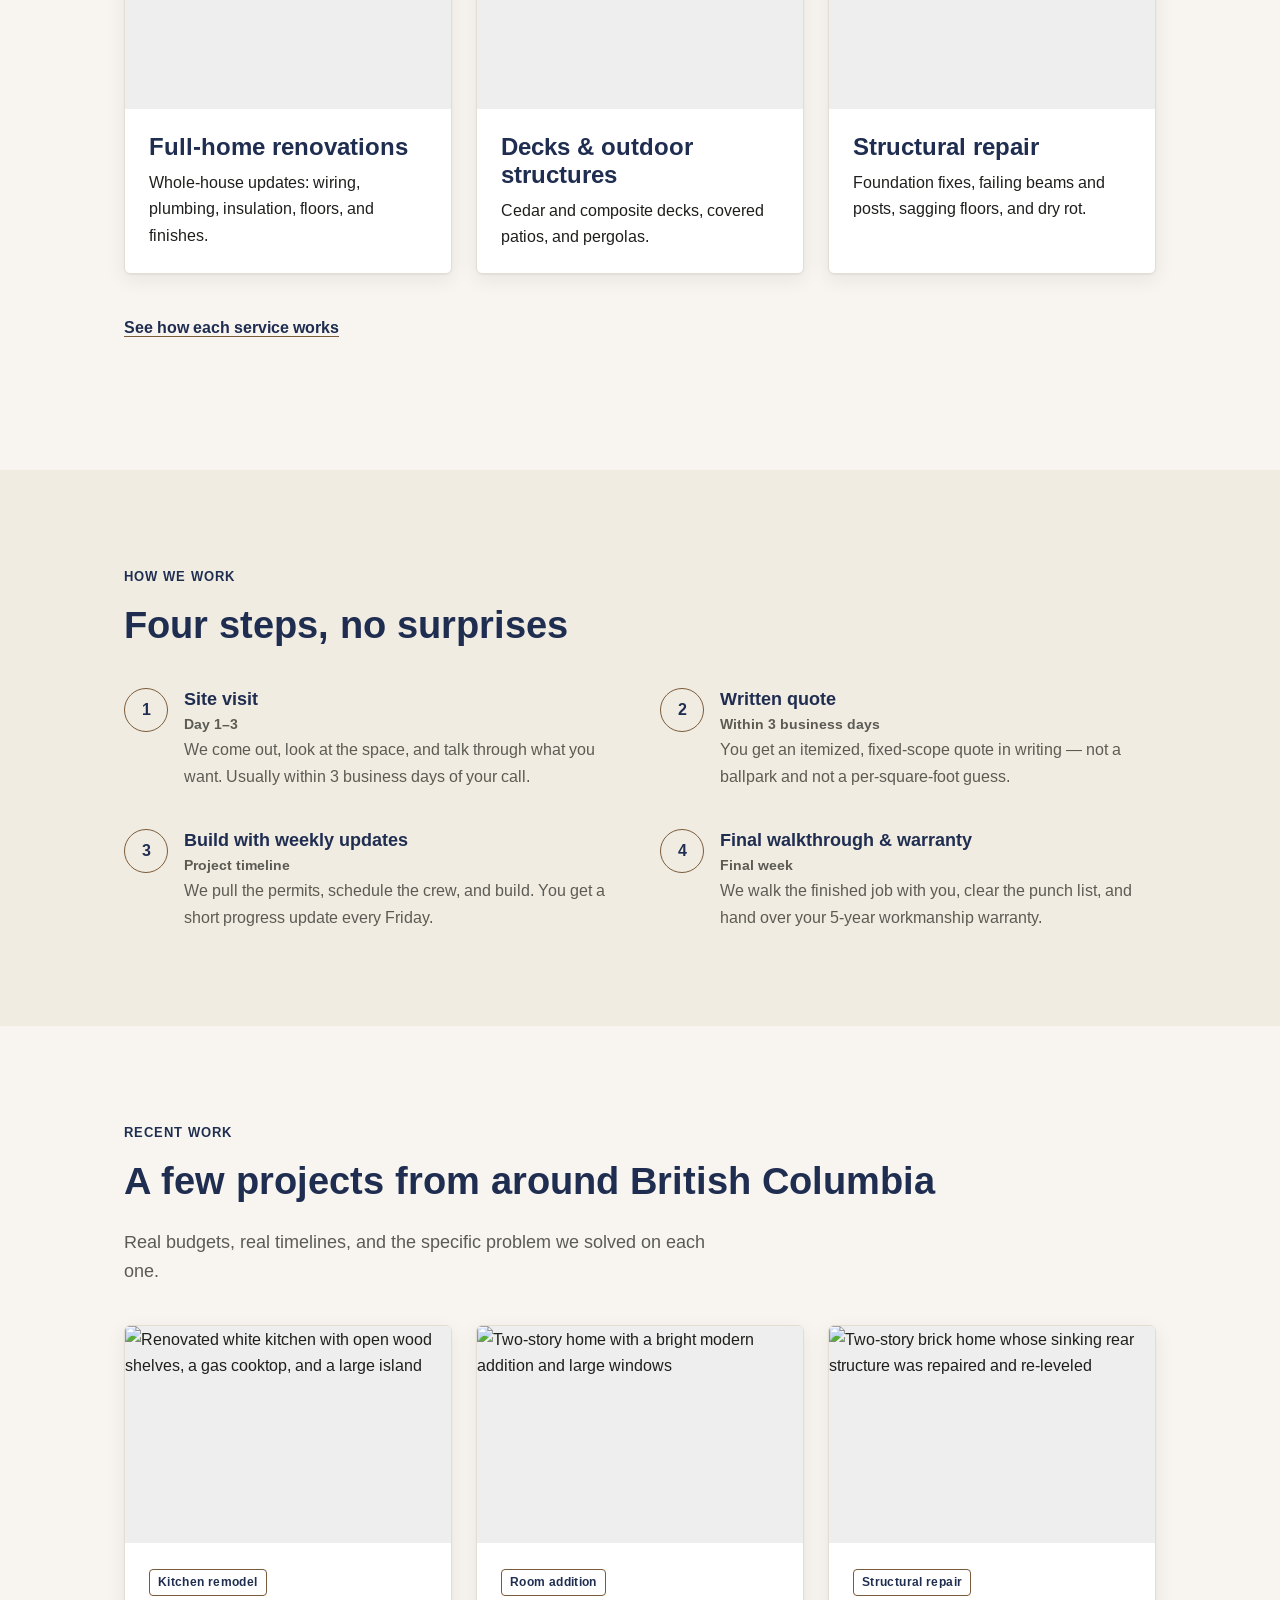
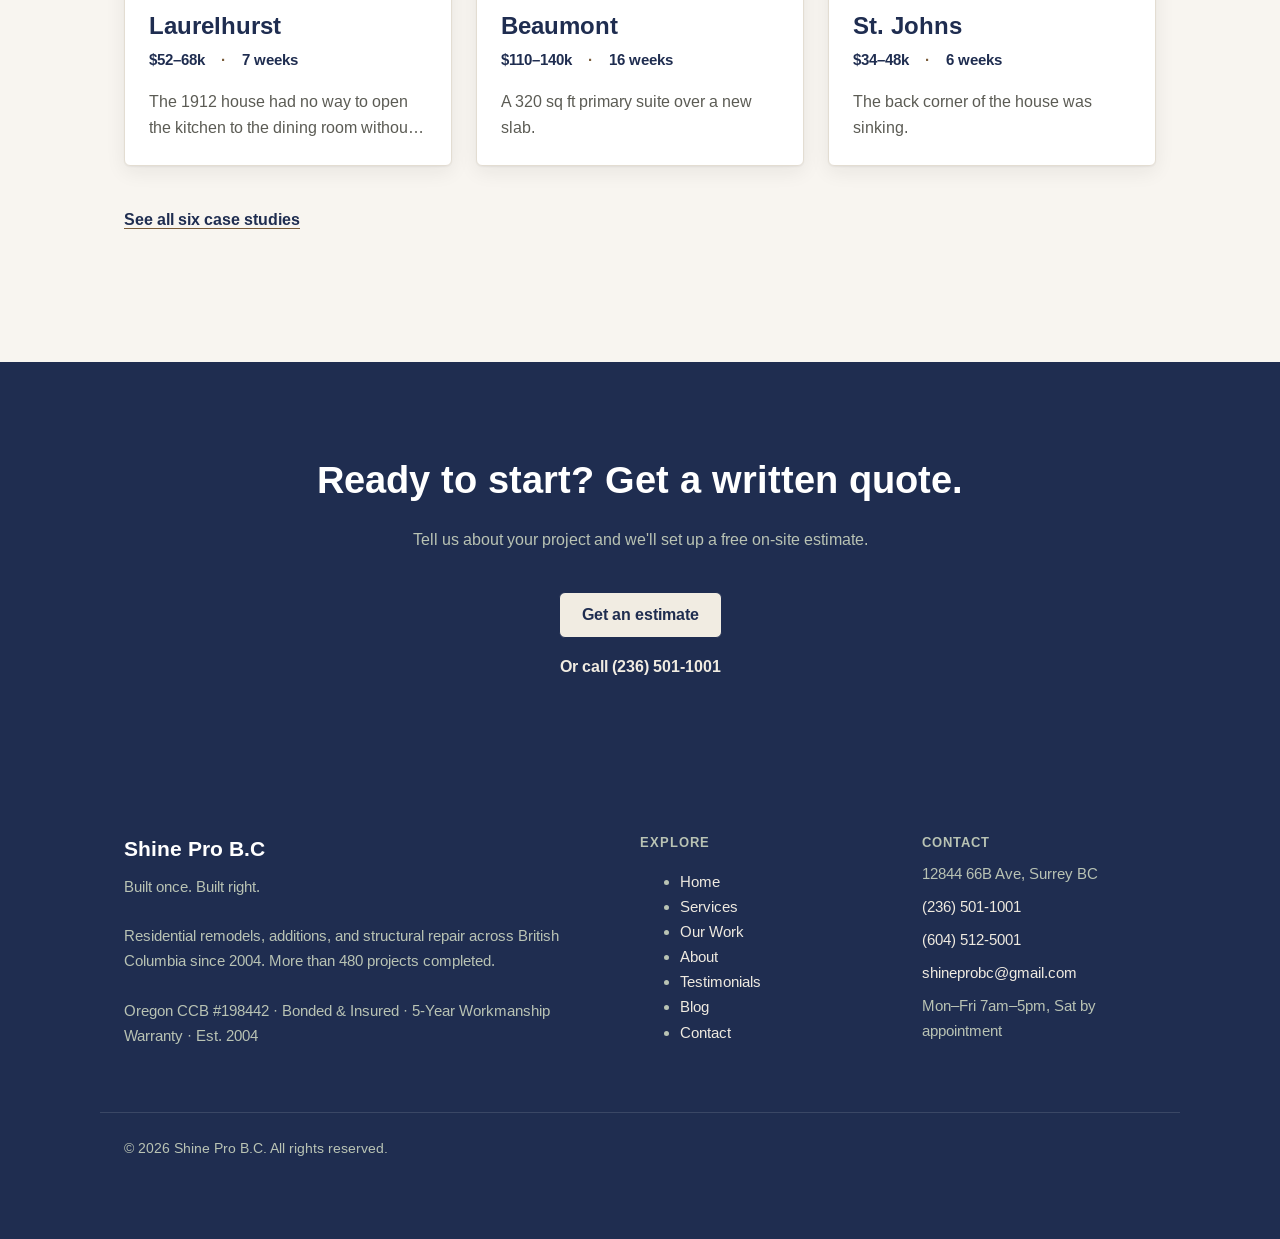
==== commit 72499b0b: "Home: swap the project-card cue for a short teaser line Replace the repetitive "See the full project" ====
--- a/index.html
+++ b/index.html
@@ -170,7 +170,7 @@
           <span class="tag">Kitchen remodel</span>
           <h3><a class="stretch-link" href="projects.html#project-laurelhurst" aria-label="Kitchen remodel project in Laurelhurst">Laurelhurst</a></h3>
           <p class="project-meta"><span>$52–68k</span><span class="sep" aria-hidden="true">·</span><span>7 weeks</span></p>
-          <p class="card-more">See the full project &rarr;</p>
+          <p class="project-brief">The 1912 house had no way to open the kitchen to the dining room without a post in the middle of the walkway.</p>
         </div>
       </article>
       <article class="card card--clickable fade-up">
@@ -180,7 +180,7 @@
           <span class="tag">Room addition</span>
           <h3><a class="stretch-link" href="projects.html#project-beaumont" aria-label="Room addition project in Beaumont">Beaumont</a></h3>
           <p class="project-meta"><span>$110–140k</span><span class="sep" aria-hidden="true">·</span><span>16 weeks</span></p>
-          <p class="card-more">See the full project &rarr;</p>
+          <p class="project-brief">A 320 sq ft primary suite over a new slab.</p>
         </div>
       </article>
       <article class="card card--clickable fade-up">
@@ -190,7 +190,7 @@
           <span class="tag">Structural repair</span>
           <h3><a class="stretch-link" href="projects.html#project-st-johns" aria-label="Structural repair project in St. Johns">St. Johns</a></h3>
           <p class="project-meta"><span>$34–48k</span><span class="sep" aria-hidden="true">·</span><span>6 weeks</span></p>
-          <p class="card-more">See the full project &rarr;</p>
+          <p class="project-brief">The back corner of the house was sinking.</p>
         </div>
       </article>
     </div>
--- a/css/main.css
+++ b/css/main.css
@@ -429,9 +429,13 @@
 }
 .project-meta .sep { color: var(--taupe); }
 .project-challenge { color: var(--muted); margin-bottom: 0; }
-.card-more { margin: 0; font-weight: 600; font-size: .9rem; color: var(--navy); }
-@media (hover: hover) {
-  .card--clickable:hover .card-more { text-decoration: underline; }
+.project-brief {
+  color: var(--muted);
+  margin: 0;
+  display: -webkit-box;
+  -webkit-line-clamp: 2;
+  -webkit-box-orient: vertical;
+  overflow: hidden;
 }
 
 /* ---------- How we work (steps) ---------- */
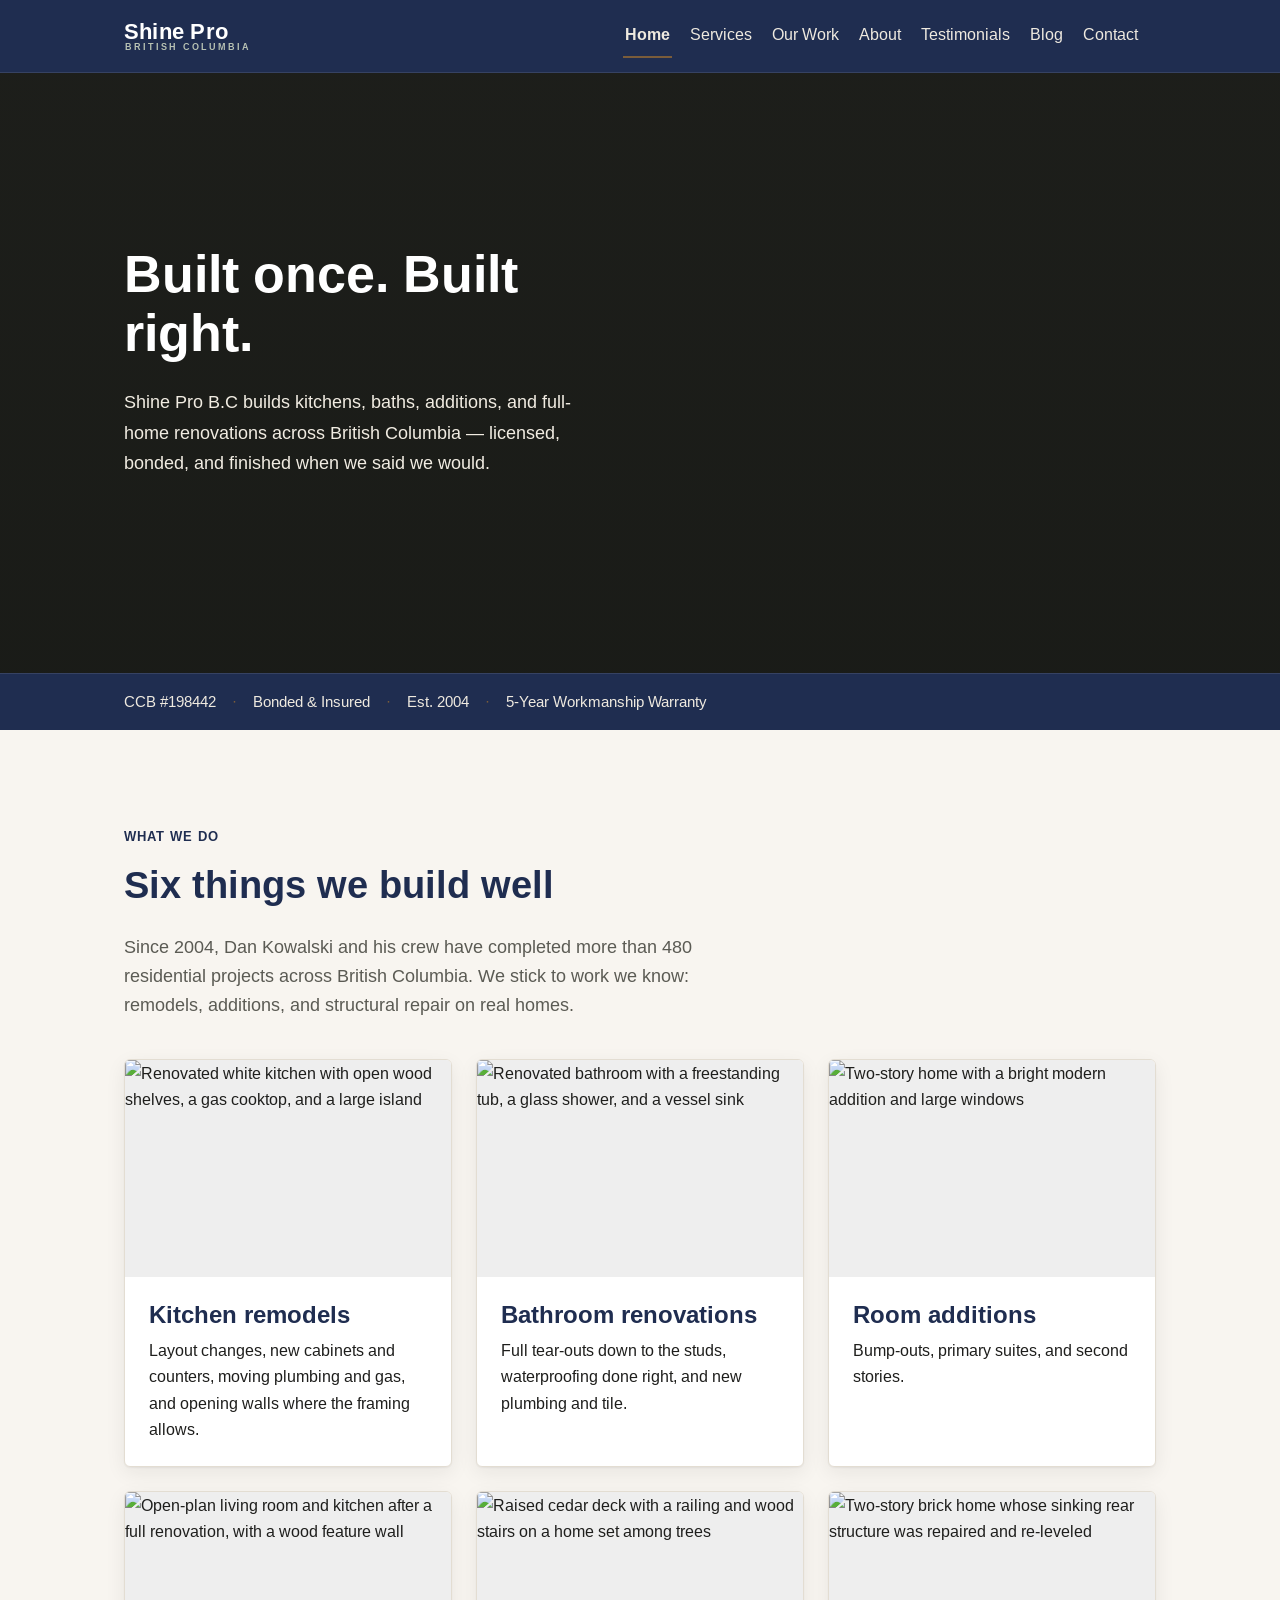
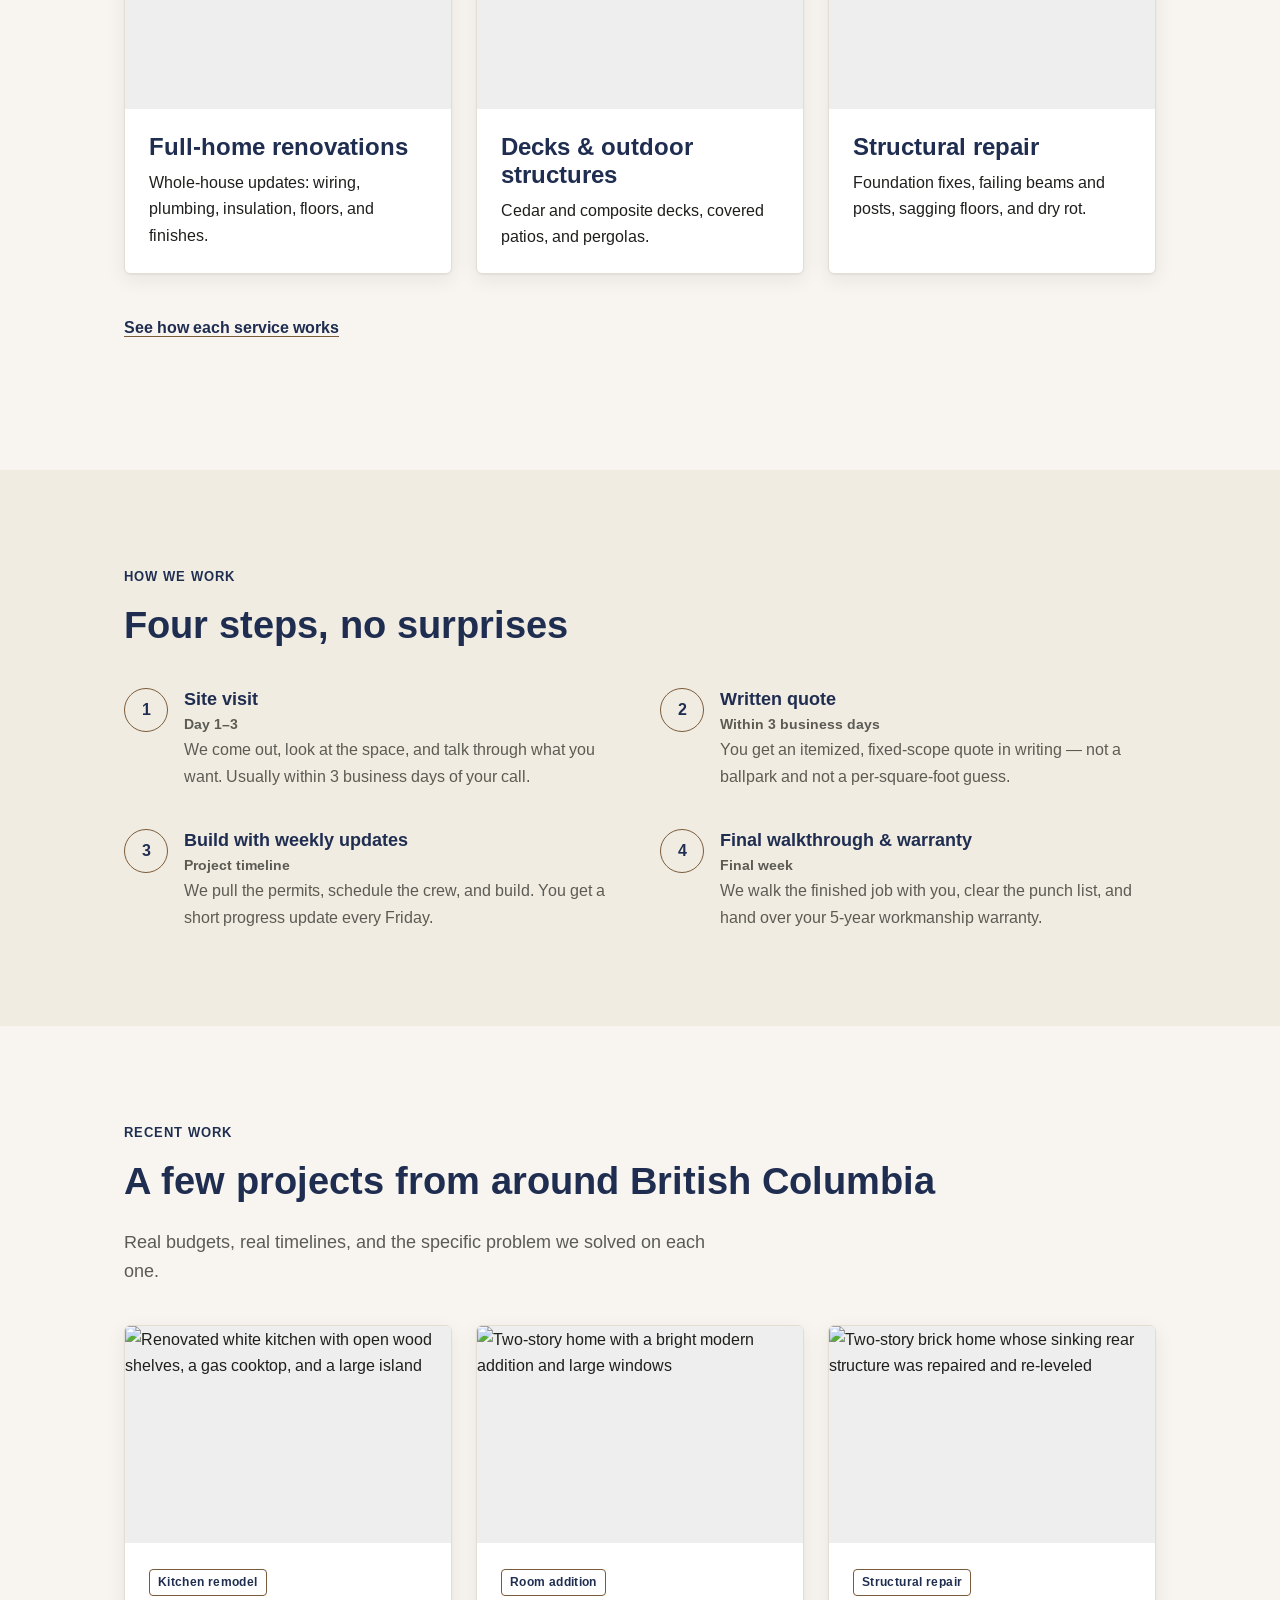
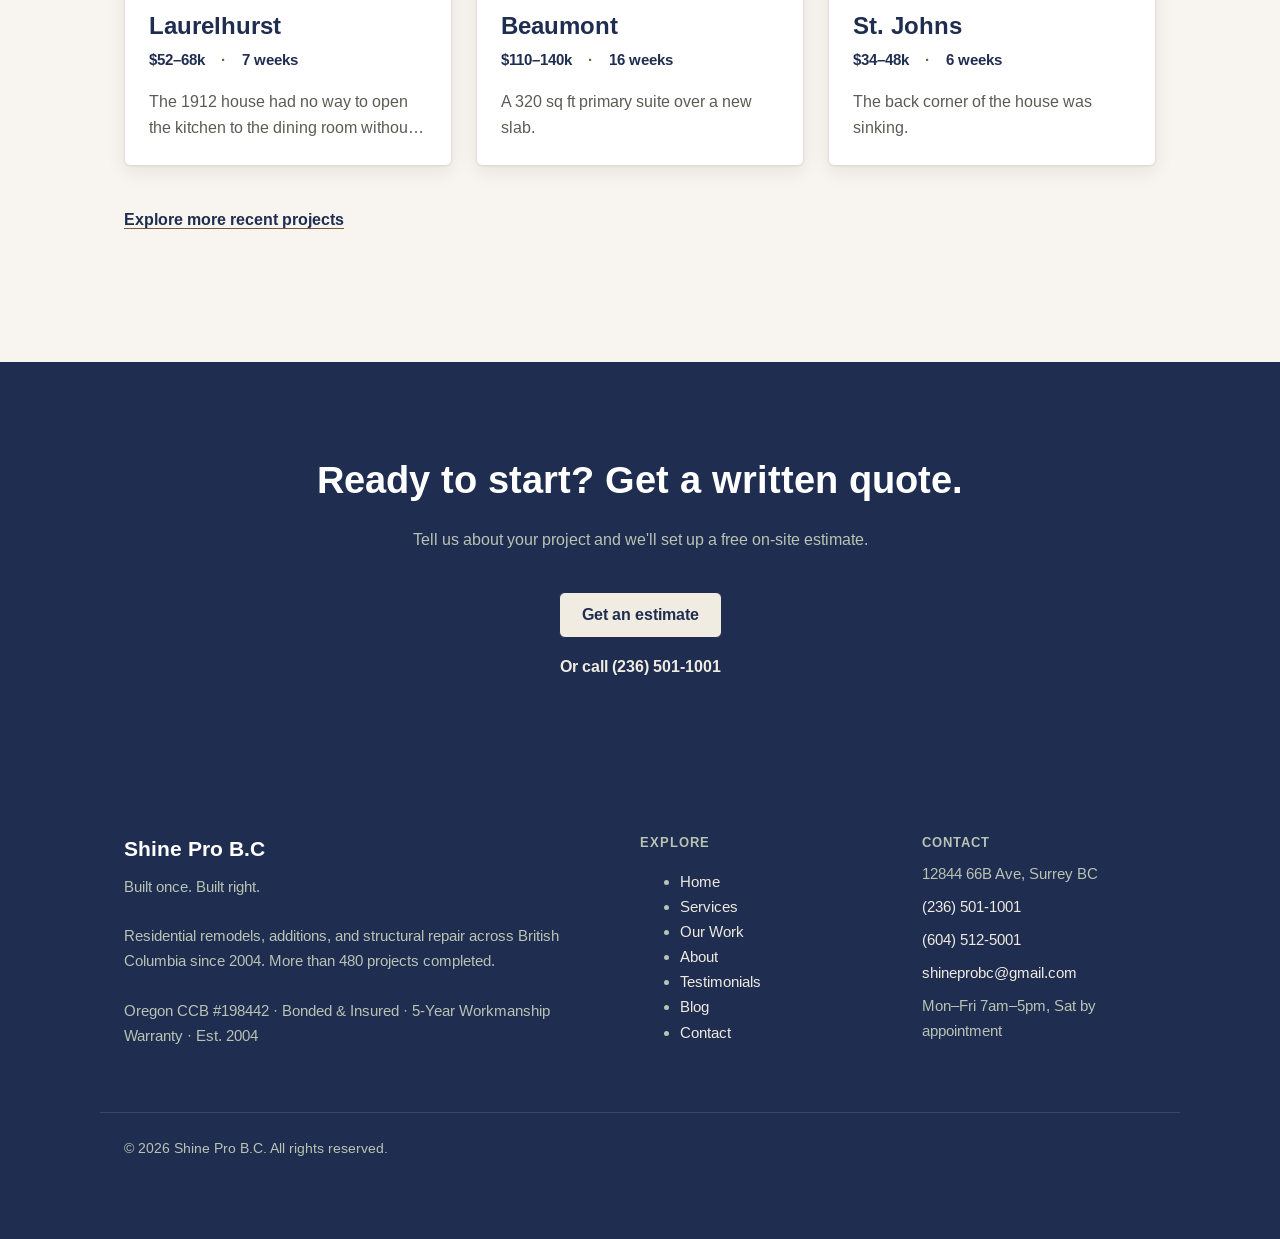
==== commit eee44b3d: "Home: relabel projects link to "Explore more recent projects" Co-Authored-By: Claude Opus 4.8 <norep" ====
--- a/index.html
+++ b/index.html
@@ -194,7 +194,7 @@
         </div>
       </article>
     </div>
-    <p style="margin-top:var(--space-4)"><a class="link" href="projects.html">See all six case studies</a></p>
+    <p style="margin-top:var(--space-4)"><a class="link" href="projects.html">Explore more recent projects</a></p>
   </div>
 </section>
 
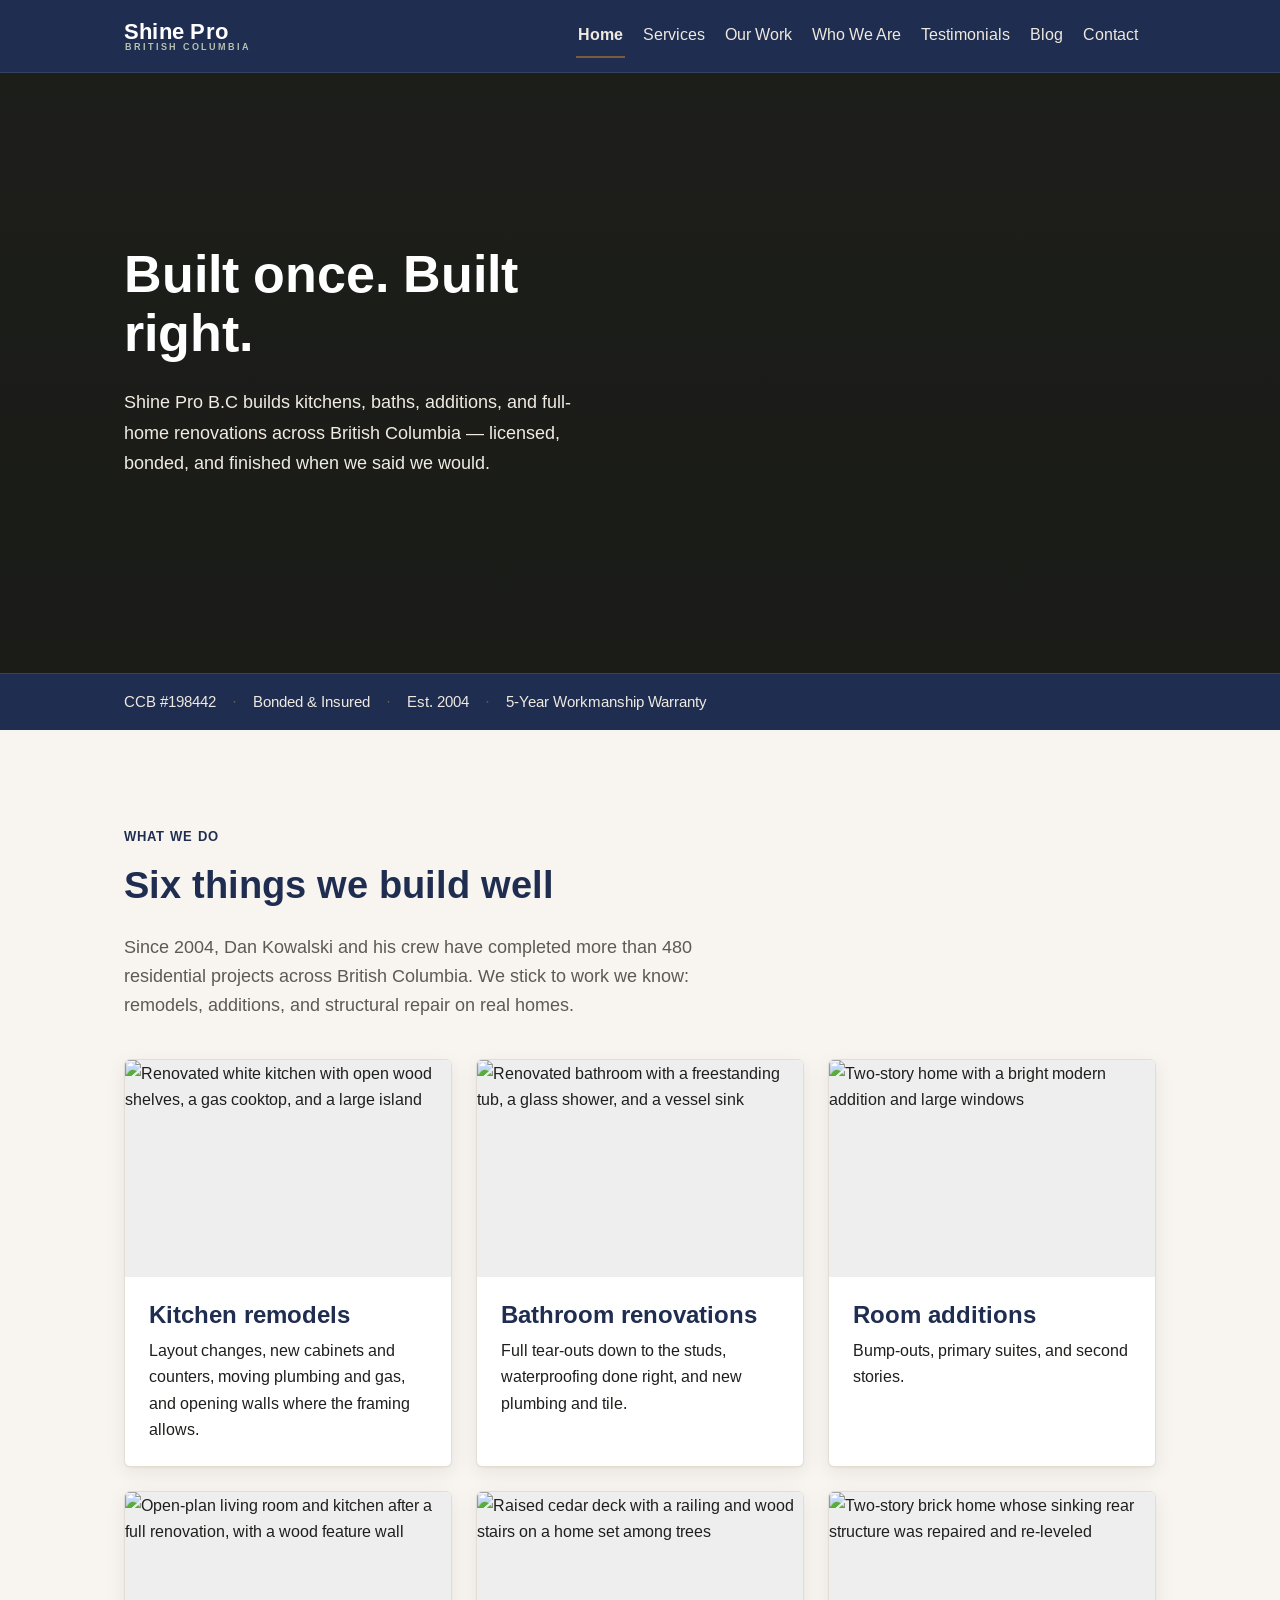
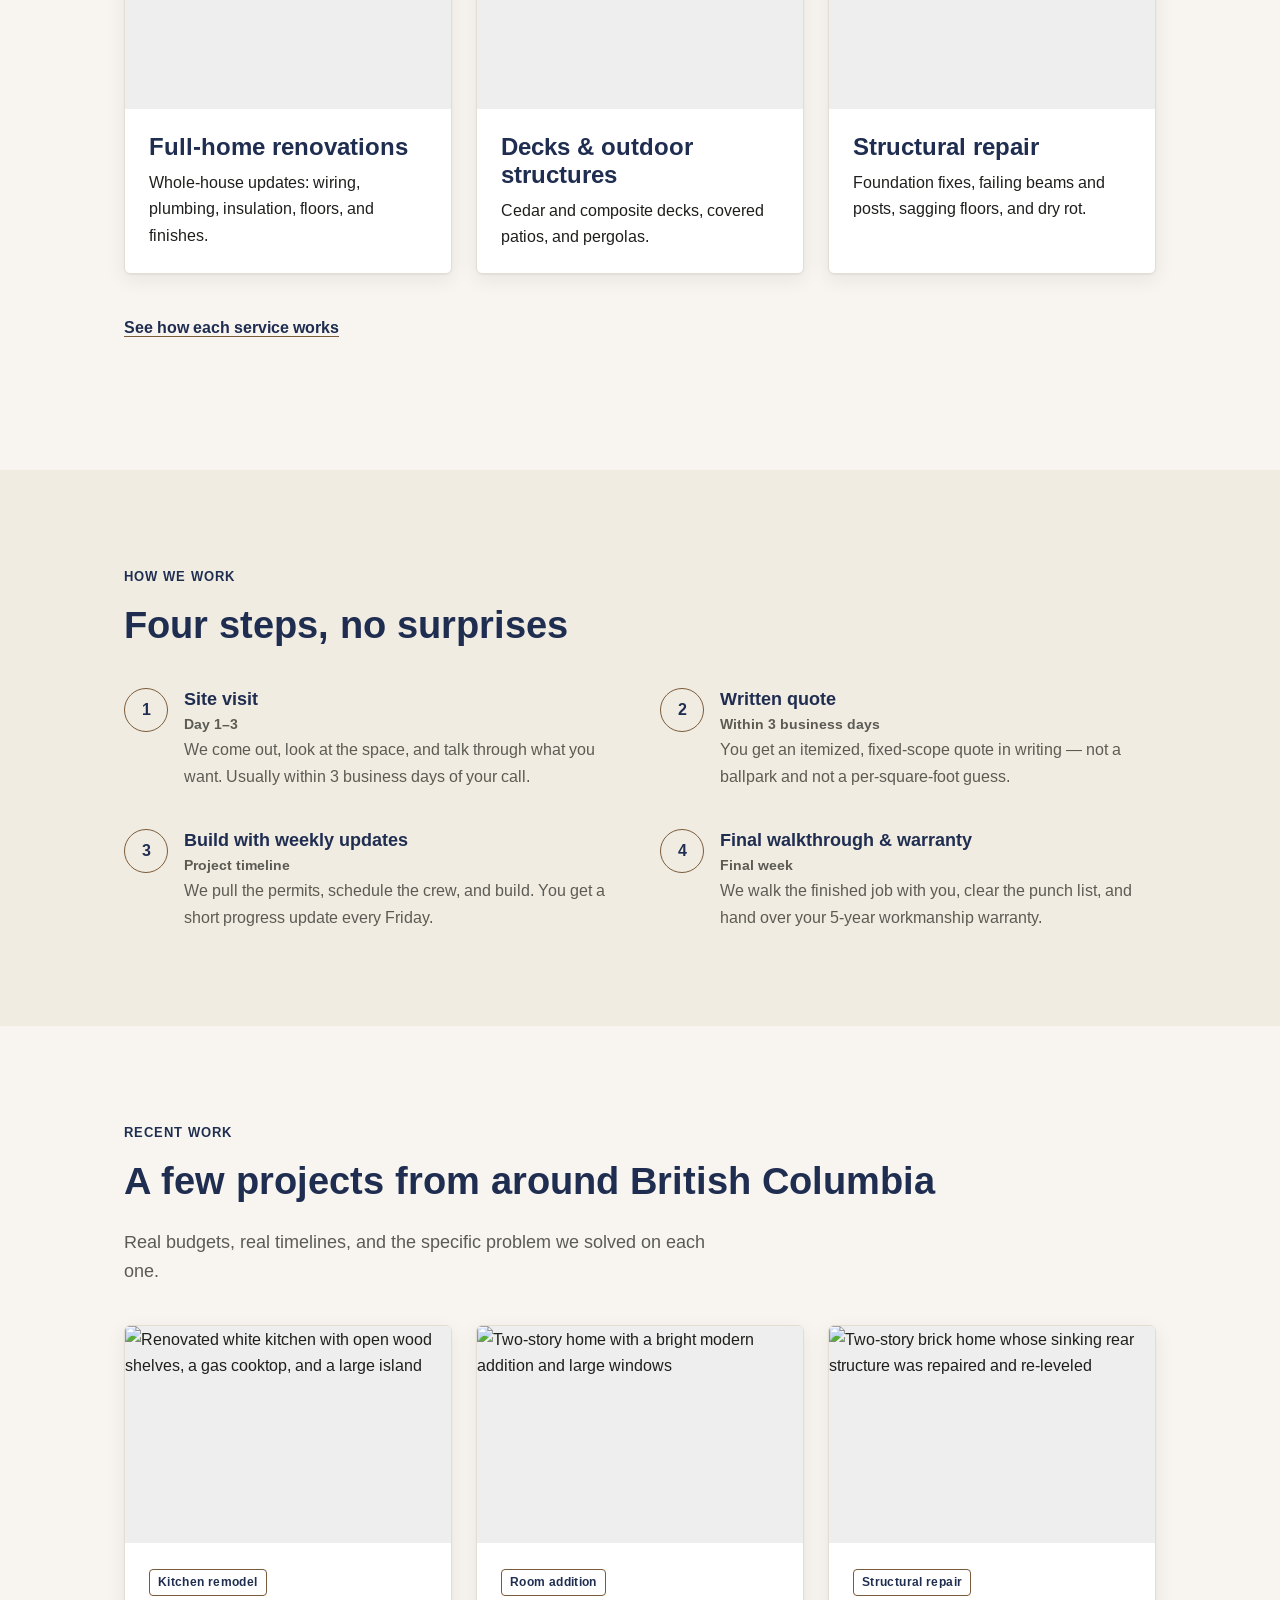
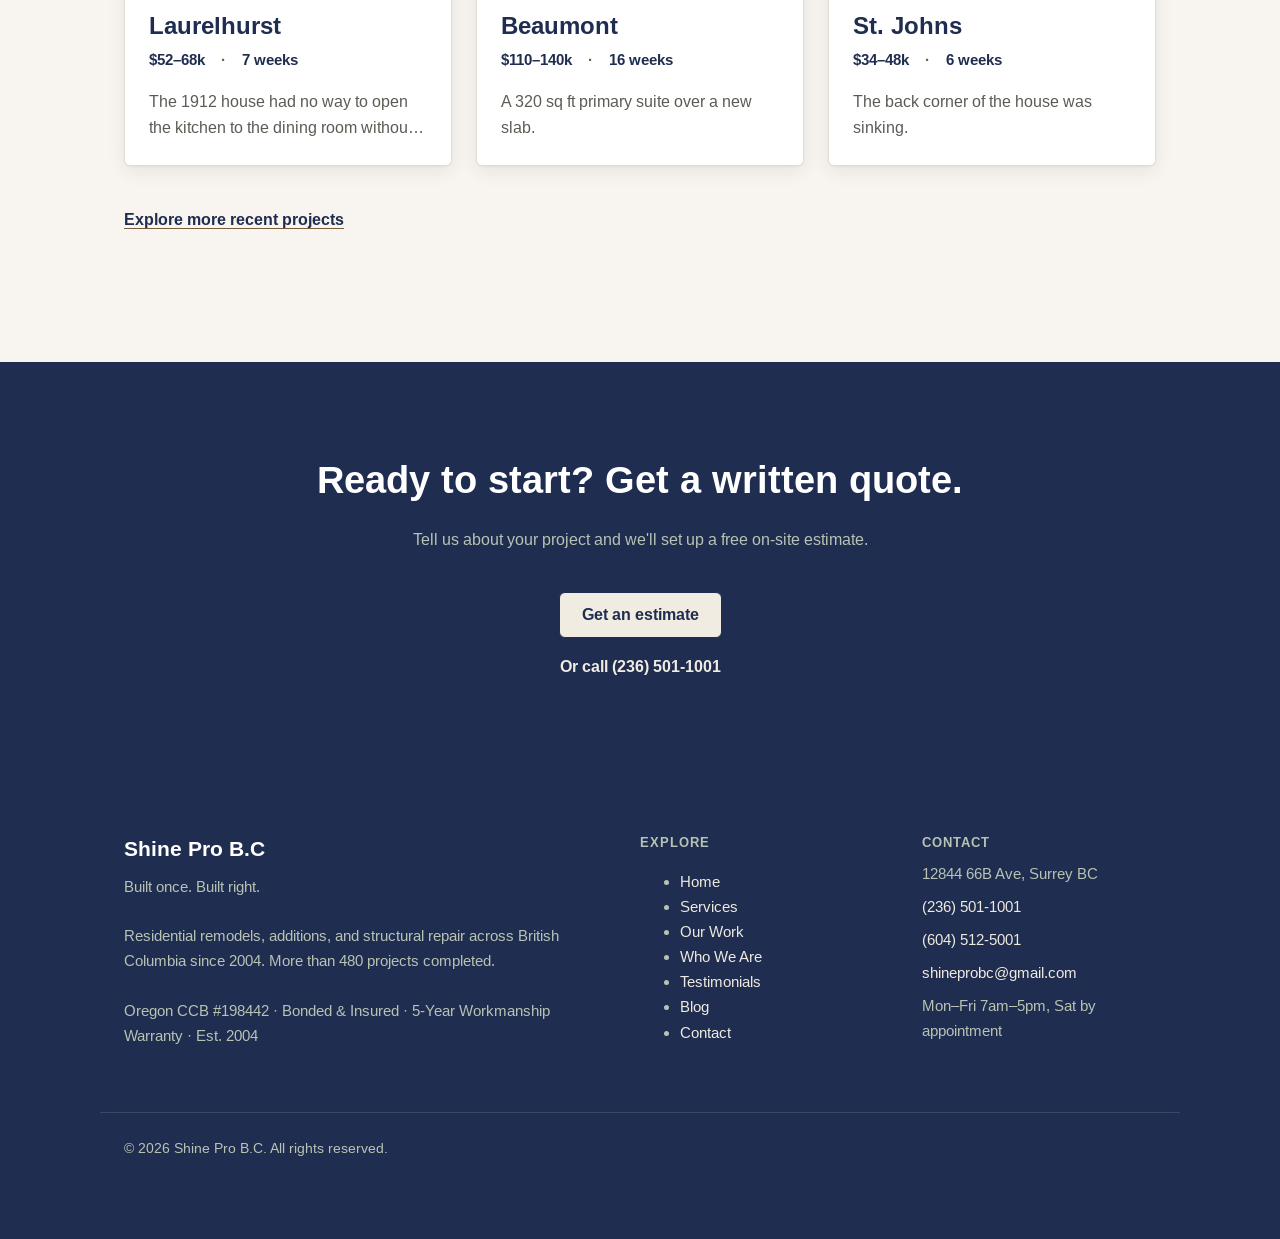
==== commit 76374cdf: "Rename About page to "Who We Are" Update the nav label (desktop + drawer) and the page eyebrow from " ====
--- a/index.html
+++ b/index.html
@@ -32,7 +32,7 @@
       </svg>
     </a>
     <nav class="nav-desktop" aria-label="Primary">
-      <ul><li><a href="index.html" aria-current="page">Home</a></li><li><a href="services.html">Services</a></li><li><a href="projects.html">Our Work</a></li><li><a href="about.html">About</a></li><li><a href="testimonials.html">Testimonials</a></li><li><a href="blog.html">Blog</a></li><li><a href="contact.html">Contact</a></li></ul>
+      <ul><li><a href="index.html" aria-current="page">Home</a></li><li><a href="services.html">Services</a></li><li><a href="projects.html">Our Work</a></li><li><a href="about.html">Who We Are</a></li><li><a href="testimonials.html">Testimonials</a></li><li><a href="blog.html">Blog</a></li><li><a href="contact.html">Contact</a></li></ul>
     </nav>
     <div class="header-actions">
       <button class="nav-toggle" type="button" aria-label="Open menu" aria-expanded="false" aria-controls="drawer">
@@ -54,7 +54,7 @@
       </button>
     </div>
     <nav aria-label="Mobile">
-      <ul><li><a href="index.html" aria-current="page">Home</a></li><li><a href="services.html">Services</a></li><li><a href="projects.html">Our Work</a></li><li><a href="about.html">About</a></li><li><a href="testimonials.html">Testimonials</a></li><li><a href="blog.html">Blog</a></li><li><a href="contact.html">Contact</a></li></ul>
+      <ul><li><a href="index.html" aria-current="page">Home</a></li><li><a href="services.html">Services</a></li><li><a href="projects.html">Our Work</a></li><li><a href="about.html">Who We Are</a></li><li><a href="testimonials.html">Testimonials</a></li><li><a href="blog.html">Blog</a></li><li><a href="contact.html">Contact</a></li></ul>
     </nav>
     <div class="drawer-foot">
       <a class="drawer-phone" href="tel:+12365011001">Call (236) 501-1001</a>
@@ -218,7 +218,7 @@
     </div>
     <nav class="footer-nav" aria-label="Footer">
       <p class="footer-heading">Explore</p>
-      <ul><li><a href="index.html">Home</a></li><li><a href="services.html">Services</a></li><li><a href="projects.html">Our Work</a></li><li><a href="about.html">About</a></li><li><a href="testimonials.html">Testimonials</a></li><li><a href="blog.html">Blog</a></li><li><a href="contact.html">Contact</a></li></ul>
+      <ul><li><a href="index.html">Home</a></li><li><a href="services.html">Services</a></li><li><a href="projects.html">Our Work</a></li><li><a href="about.html">Who We Are</a></li><li><a href="testimonials.html">Testimonials</a></li><li><a href="blog.html">Blog</a></li><li><a href="contact.html">Contact</a></li></ul>
     </nav>
     <div class="footer-contact">
       <p class="footer-heading">Contact</p>
--- a/css/main.css
+++ b/css/main.css
@@ -464,9 +464,6 @@
 /* ---------- Testimonials ---------- */
 .testimonial {
   background-color: var(--surface);
-  background-image: linear-gradient(rgba(248,245,240,.88), rgba(248,245,240,.88)), var(--t-img, none);
-  background-size: cover;
-  background-position: center;
   border: 1px solid var(--border);
   border-left: 3px solid var(--taupe);
   border-radius: var(--radius);
@@ -500,6 +497,27 @@
   .card:hover .project-media { transform: none; }
 }
 
+/* Subtle text zoom on hover — Our Work / Services cards and testimonial boxes,
+   paired with the card lift and image zoom. Excludes the clickable home cards,
+   whose whole-card link must keep its full hit area. */
+.card:not(.card--clickable) .card-body,
+.testimonial blockquote,
+.testimonial figcaption {
+  transition: transform .2s ease;
+}
+@media (hover: hover) {
+  .card:not(.card--clickable):hover .card-body,
+  .testimonial:hover blockquote,
+  .testimonial:hover figcaption {
+    transform: scale(1.02);
+  }
+}
+@media (prefers-reduced-motion: reduce) {
+  .card:not(.card--clickable) .card-body,
+  .testimonial blockquote,
+  .testimonial figcaption { transition: none; transform: none; }
+}
+
 /* Clickable cards (home page only): the whole card is a link via a stretched
    pseudo-element on the heading anchor. Anchor-target cards on the Services /
    Our Work pages get scroll-margin so they clear the sticky header when linked to. */
@@ -507,9 +525,6 @@
 .card--clickable .stretch-link { color: inherit; text-decoration: none; }
 .card--clickable .stretch-link::after { content: ""; position: absolute; inset: 0; z-index: 1; }
 .card[id] { scroll-margin-top: calc(var(--header-h) + 24px); }
-@media (hover: hover) {
-  .card--clickable:hover .stretch-link { text-decoration: underline; }
-}
 
 /* ---------- Owner bio ---------- */
 .owner {
@@ -563,7 +578,7 @@
 .article h2 { scroll-margin-top: calc(var(--header-h) + 16px); }
 .post-index { margin: 0 0 var(--space-5); padding: 0; list-style: none; }
 .post-index li { margin-bottom: var(--space-1); }
-.post-index a { color: var(--navy); text-decoration: underline; text-decoration-color: var(--taupe); text-underline-offset: 3px; }
+.post-index a { color: var(--navy); text-decoration: none; }
 
 /* ---------- Form ---------- */
 .form-layout { display: grid; gap: var(--space-4); }
